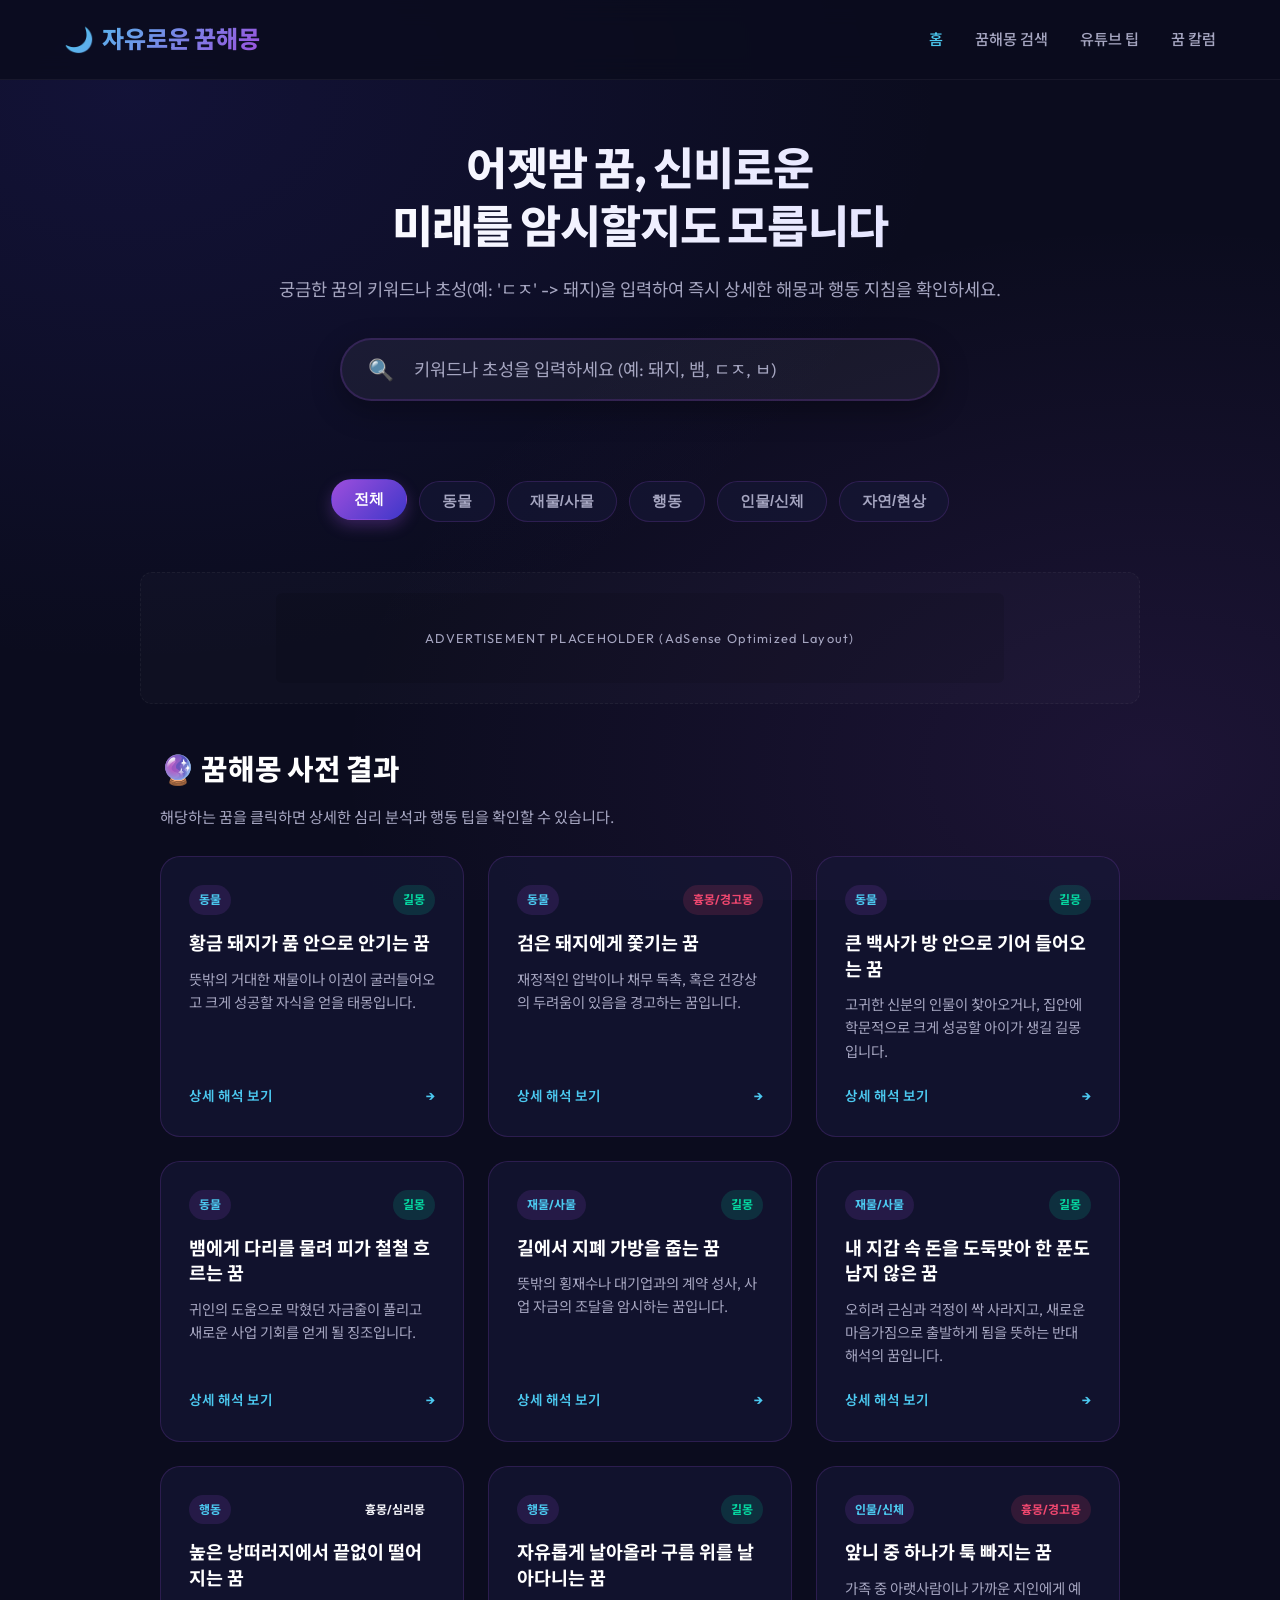
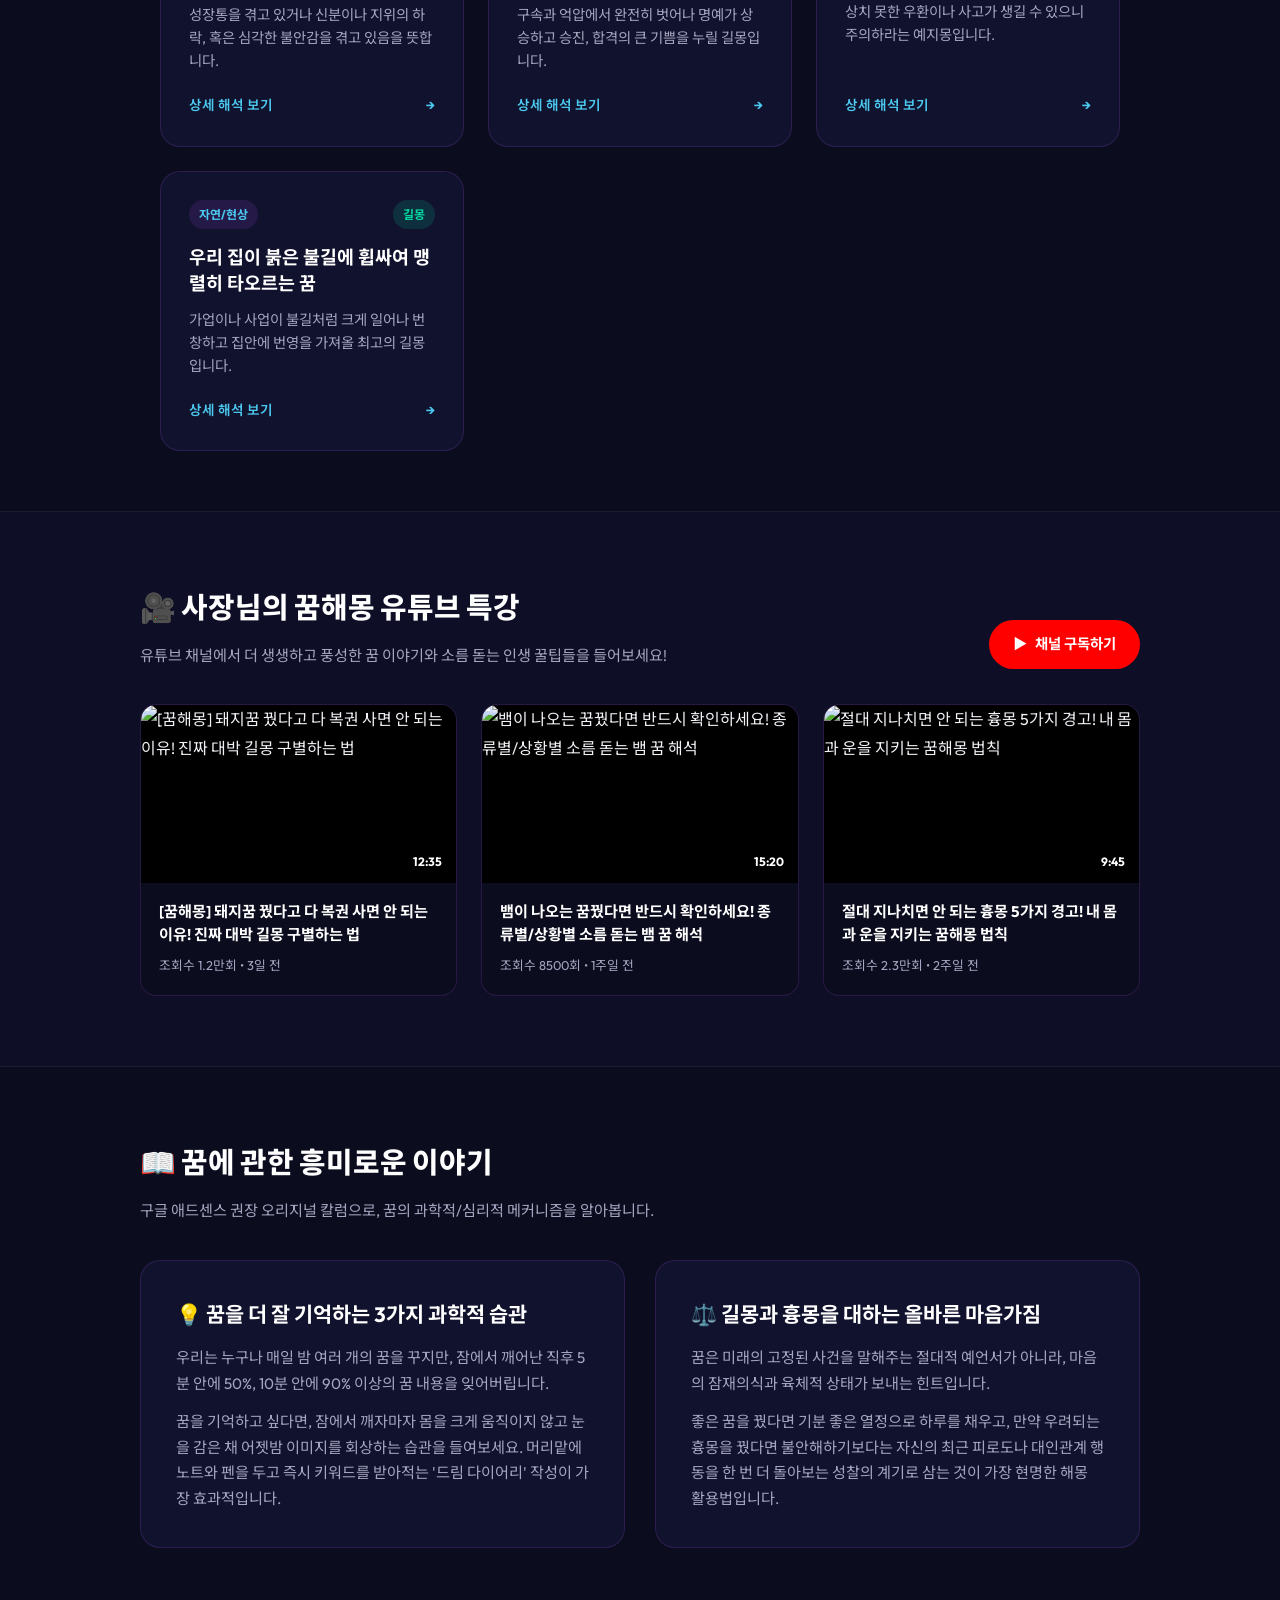
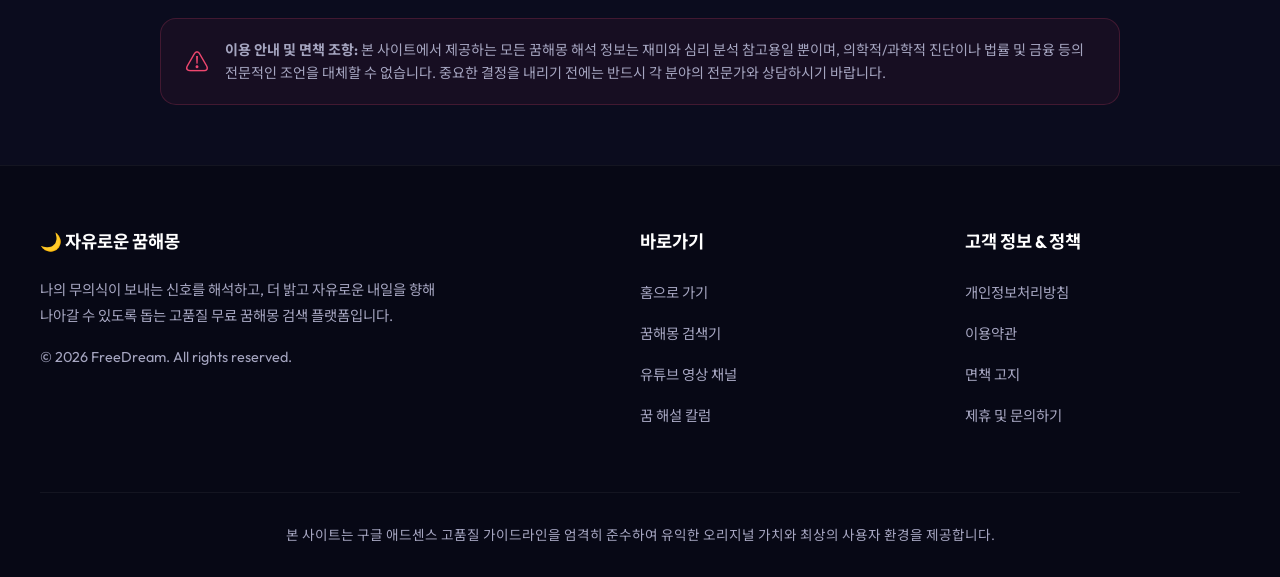
==== index.html @ 9bed2f77 "feat: Add premium high-quality dream interpretation static website" ====
<!DOCTYPE html>
<html lang="ko">
<head>
  <meta charset="UTF-8">
  <meta name="viewport" content="width=device-width, initial-scale=1.0">
  <title>자유로운 꿈해몽 | 초고속 무료 꿈해몽 사전 및 검색기</title>
  
  <!-- SEO 메타 태그 -->
  <meta name="description" content="동물꿈, 돈꿈, 이빨 빠지는 꿈 등 다양한 꿈해몽 정보를 무료로 검색해보세요. 초성 검색과 상황별 정밀 해석, 사장님의 유튜브 꿀팁 영상까지 제공합니다.">
  <meta name="keywords" content="꿈해몽, 꿈풀이, 무료꿈해몽, 돼지꿈, 뱀꿈, 돈꿈, 이빨빠지는꿈, 길몽, 흉몽">
  <meta property="og:title" content="자유로운 꿈해몽 | 무료 꿈해몽 사전 및 검색기">
  <meta property="og:description" content="상황별 심리 분석과 대처법을 담은 고품질 꿈해몽 사전. 실시간 검색으로 나만의 꿈을 즉시 분석해보세요.">
  <meta property="og:type" content="website">
  <meta name="robots" content="index, follow">

  <!-- 스타일시트 및 폰트 가져오기 -->
  <link rel="preconnect" href="https://fonts.googleapis.com">
  <link rel="preconnect" href="https://fonts.gstatic.com" crossorigin>
  <link href="https://fonts.googleapis.com/css2?family=Noto+Sans+KR:wght@300;400;500;700;900&family=Outfit:wght@300;400;600;800&display=swap" rel="stylesheet">
  <link rel="stylesheet" href="style.css">
</head>
<body>

  <!-- 네비게이션 바 -->
  <nav class="navbar">
    <div class="nav-container">
      <a href="#" class="nav-logo" id="navLogo">
        <span>🌙</span> 자유로운 꿈해몽
      </a>
      <ul class="nav-menu">
        <li><a href="#" class="active">홈</a></li>
        <li><a href="#resultsSection">꿈해몽 검색</a></li>
        <li><a href="#youtubeSection">유튜브 팁</a></li>
        <li><a href="#blogSection">꿈 칼럼</a></li>
      </ul>
    </div>
  </nav>

  <!-- 메인 레이아웃 -->
  <main>
    
    <!-- 히어로 섹션 -->
    <section class="hero">
      <h1>어젯밤 꿈, 신비로운<br>미래를 암시할지도 모릅니다</h1>
      <p>궁금한 꿈의 키워드나 초성(예: 'ㄷㅈ' -> 돼지)을 입력하여 즉시 상세한 해몽과 행동 지침을 확인하세요.</p>
      
      <!-- 실시간 검색창 -->
      <div class="search-wrapper">
        <div class="search-box-container">
          <span class="search-icon">🔍</span>
          <input type="text" id="searchInput" class="search-input" placeholder="키워드나 초성을 입력하세요 (예: 돼지, 뱀, ㄷㅈ, ㅂ)" autocomplete="off">
          <button id="clearBtn" class="clear-btn">✕</button>
        </div>
      </div>
    </section>

    <!-- 카테고리 필터링 칩 -->
    <div class="category-container" id="categoryContainer">
      <!-- script.js에 의해 동적 생성 -->
    </div>

    <!-- 광고 균형 영역 (애드센스 광고를 위한 준비 - 가이드라인 준수) -->
    <div class="adsense-balance-zone">
      <div class="ads-placeholder">ADVERTISEMENT PLACEHOLDER (AdSense Optimized Layout)</div>
    </div>

    <!-- 꿈해몽 검색 결과 영역 -->
    <section id="resultsSection" class="results-section">
      <div class="section-header" style="margin-bottom: 25px;">
        <div class="section-title-wrap">
          <h2>🔮 꿈해몽 사전 결과</h2>
          <p>해당하는 꿈을 클릭하면 상세한 심리 분석과 행동 팁을 확인할 수 있습니다.</p>
        </div>
      </div>
      <div class="results-grid" id="resultsGrid">
        <!-- script.js에 의해 동적 생성 -->
      </div>
    </section>

    <!-- 유튜브 위젯 섹션 -->
    <section id="youtubeSection" class="youtube-section">
      <div class="section-container">
        <div class="section-header">
          <div class="section-title-wrap">
            <h2>🎥 사장님의 꿈해몽 유튜브 특강</h2>
            <p>유튜브 채널에서 더 생생하고 풍성한 꿈 이야기와 소름 돋는 인생 꿀팁들을 들어보세요!</p>
          </div>
          <a href="https://www.youtube.com" target="_blank" class="btn-youtube-subscribe">
            <span>▶</span> 채널 구독하기
          </a>
        </div>
        <div class="youtube-grid" id="youtubeGrid">
          <!-- script.js에 의해 동적 생성 -->
        </div>
      </div>
    </section>

    <!-- 오리지널 꿈 칼럼 섹션 (애드센스 고품질 가치 확보) -->
    <section id="blogSection" class="blog-section">
      <div class="section-container">
        <div class="section-header" style="margin-bottom: 35px;">
          <div class="section-title-wrap">
            <h2>📖 꿈에 관한 흥미로운 이야기</h2>
            <p>구글 애드센스 권장 오리지널 칼럼으로, 꿈의 과학적/심리적 메커니즘을 알아봅니다.</p>
          </div>
        </div>
        <div class="blog-grid">
          <div class="blog-card">
            <h3>💡 꿈을 더 잘 기억하는 3가지 과학적 습관</h3>
            <p style="margin-bottom: 12px;">우리는 누구나 매일 밤 여러 개의 꿈을 꾸지만, 잠에서 깨어난 직후 5분 안에 50%, 10분 안에 90% 이상의 꿈 내용을 잊어버립니다.</p>
            <p>꿈을 기억하고 싶다면, 잠에서 깨자마자 몸을 크게 움직이지 않고 눈을 감은 채 어젯밤 이미지를 회상하는 습관을 들여보세요. 머리맡에 노트와 펜을 두고 즉시 키워드를 받아적는 '드림 다이어리' 작성이 가장 효과적입니다.</p>
          </div>
          <div class="blog-card">
            <h3>⚖️ 길몽과 흉몽을 대하는 올바른 마음가짐</h3>
            <p style="margin-bottom: 12px;">꿈은 미래의 고정된 사건을 말해주는 절대적 예언서가 아니라, 마음의 잠재의식과 육체적 상태가 보내는 힌트입니다.</p>
            <p>좋은 꿈을 꿨다면 기분 좋은 열정으로 하루를 채우고, 만약 우려되는 흉몽을 꿨다면 불안해하기보다는 자신의 최근 피로도나 대인관계 행동을 한 번 더 돌아보는 성찰의 계기로 삼는 것이 가장 현명한 해몽 활용법입니다.</p>
          </div>
        </div>
      </div>
    </section>

    <!-- 면책 조항 (Disclaimer) -->
    <section class="disclaimer-section">
      <div class="disclaimer-card">
        <span class="disclaimer-icon">⚠️</span>
        <p><strong>이용 안내 및 면책 조항:</strong> 본 사이트에서 제공하는 모든 꿈해몽 해석 정보는 재미와 심리 분석 참고용일 뿐이며, 의학적/과학적 진단이나 법률 및 금융 등의 전문적인 조언을 대체할 수 없습니다. 중요한 결정을 내리기 전에는 반드시 각 분야의 전문가와 상담하시기 바랍니다.</p>
      </div>
    </section>

  </main>

  <!-- 상세 보기 모달 창 -->
  <div id="detailModal" class="modal">
    <div class="modal-content">
      <div class="modal-header">
        <h2 id="modalTitle">꿈 제목</h2>
        <button id="closeModalBtn" class="close-btn">&times;</button>
      </div>
      <div class="modal-body">
        <div id="modalBadge" style="margin-bottom: 20px;"></div>
        <div id="modalBody" style="line-height: 1.8; color: var(--text-color);">
          <!-- 해몽 세부 상세 내용 -->
        </div>
      </div>
      <div class="modal-footer">
        <button id="shareBtn" class="btn-secondary">🔗 해몽 공유하기</button>
        <button onclick="document.getElementById('closeModalBtn').click()" class="btn-secondary" style="background: var(--primary-color); border: none;">닫기</button>
      </div>
    </div>
  </div>

  <!-- 푸터 -->
  <footer>
    <div class="footer-container">
      <div class="footer-section">
        <h4>🌙 자유로운 꿈해몽</h4>
        <p style="margin-bottom: 15px;">나의 무의식이 보내는 신호를 해석하고, 더 밝고 자유로운 내일을 향해 나아갈 수 있도록 돕는 고품질 무료 꿈해몽 검색 플랫폼입니다.</p>
        <p>&copy; 2026 FreeDream. All rights reserved.</p>
      </div>
      <div class="footer-section">
        <h4>바로가기</h4>
        <ul>
          <li><a href="#">홈으로 가기</a></li>
          <li><a href="#resultsSection">꿈해몽 검색기</a></li>
          <li><a href="#youtubeSection">유튜브 영상 채널</a></li>
          <li><a href="#blogSection">꿈 해설 칼럼</a></li>
        </ul>
      </div>
      <div class="footer-section">
        <h4>고객 정보 & 정책</h4>
        <ul>
          <li><a href="#">개인정보처리방침</a></li>
          <li><a href="#">이용약관</a></li>
          <li><a href="#">면책 고지</a></li>
          <li><a href="#">제휴 및 문의하기</a></li>
        </ul>
      </div>
    </div>
    <div class="footer-bottom">
      <p>본 사이트는 구글 애드센스 고품질 가이드라인을 엄격히 준수하여 유익한 오리지널 가치와 최상의 사용자 환경을 제공합니다.</p>
    </div>
  </footer>

  <!-- 데이터 및 스크립트 연결 -->
  <script src="data.js"></script>
  <script src="script.js"></script>
</body>
</html>
---- style.css ----
/* 프리미엄 밤하늘 테마 스타일 정의 */
:root {
  --bg-color: #0b0c1e;
  --header-bg: rgba(11, 12, 30, 0.85);
  --card-bg: rgba(22, 24, 56, 0.6);
  --card-border: rgba(157, 78, 221, 0.2);
  --primary-color: #9d4edd;
  --secondary-color: #3f37c9;
  --text-color: #f1f1f6;
  --text-muted: #a5a5c0;
  --accent-color: #4cc9f0;
  --success-color: #06d6a0;
  --warning-color: #ffd166;
  --danger-color: #ef476f;
  --font-family: 'Outfit', 'Noto Sans KR', -apple-system, BlinkMacSystemFont, "Segoe UI", Roboto, sans-serif;
  --transition: all 0.3s cubic-bezier(0.4, 0, 0.2, 1);
}

* {
  box-sizing: border-box;
  margin: 0;
  padding: 0;
}

body {
  background-color: var(--bg-color);
  background-image: 
    radial-gradient(at 10% 10%, rgba(63, 55, 201, 0.15) 0px, transparent 50%),
    radial-gradient(at 90% 85%, rgba(157, 78, 221, 0.12) 0px, transparent 50%);
  background-attachment: fixed;
  color: var(--text-color);
  font-family: var(--font-family);
  line-height: 1.8;
  -webkit-font-smoothing: antialiased;
  padding-top: 80px; /* navbar 공간 확보 */
}

/* 네비게이션 바 */
.navbar {
  position: fixed;
  top: 0;
  left: 0;
  right: 0;
  height: 80px;
  background-color: var(--header-bg);
  backdrop-filter: blur(12px);
  -webkit-backdrop-filter: blur(12px);
  border-bottom: 1px solid rgba(255, 255, 255, 0.05);
  z-index: 1000;
  display: flex;
  align-items: center;
  transition: var(--transition);
}

.nav-container {
  width: 100%;
  max-width: 1200px;
  margin: 0 auto;
  padding: 0 24px;
  display: flex;
  justify-content: space-between;
  align-items: center;
}

.nav-logo {
  font-size: 1.5rem;
  font-weight: 800;
  text-decoration: none;
  color: var(--text-color);
  background: linear-gradient(135deg, var(--accent-color), var(--primary-color));
  -webkit-background-clip: text;
  -webkit-text-fill-color: transparent;
  display: flex;
  align-items: center;
  gap: 8px;
}

.nav-menu {
  display: flex;
  list-style: none;
  gap: 32px;
}

.nav-menu a {
  text-decoration: none;
  color: var(--text-muted);
  font-size: 0.95rem;
  font-weight: 500;
  transition: var(--transition);
}

.nav-menu a:hover, .nav-menu a.active {
  color: var(--accent-color);
}

/* 히어로 섹션 */
.hero {
  text-align: center;
  padding: 60px 20px 40px;
  max-width: 800px;
  margin: 0 auto;
}

.hero h1 {
  font-size: 2.8rem;
  font-weight: 800;
  line-height: 1.3;
  margin-bottom: 18px;
  letter-spacing: -0.02em;
  background: linear-gradient(to right, #ffffff, #e0e0ff);
  -webkit-background-clip: text;
  -webkit-text-fill-color: transparent;
}

.hero p {
  color: var(--text-muted);
  font-size: 1.1rem;
  margin-bottom: 32px;
}

/* 실시간 검색창 영역 */
.search-wrapper {
  position: relative;
  max-width: 600px;
  margin: 0 auto 40px;
}

.search-box-container {
  position: relative;
  display: flex;
  align-items: center;
  background: rgba(255, 255, 255, 0.05);
  border: 2px solid var(--card-border);
  border-radius: 50px;
  padding: 4px 6px;
  transition: var(--transition);
  box-shadow: 0 10px 30px rgba(0, 0, 0, 0.3);
}

.search-box-container:focus-within {
  border-color: var(--primary-color);
  box-shadow: 0 0 20px rgba(157, 78, 221, 0.4);
  background: rgba(255, 255, 255, 0.08);
}

.search-icon {
  margin-left: 20px;
  font-size: 1.3rem;
  color: var(--text-muted);
}

.search-input {
  width: 100%;
  background: none;
  border: none;
  outline: none;
  padding: 14px 20px;
  color: var(--text-color);
  font-size: 1.1rem;
  font-family: var(--font-family);
}

.search-input::placeholder {
  color: var(--text-muted);
}

.clear-btn {
  background: none;
  border: none;
  color: var(--text-muted);
  font-size: 1.2rem;
  cursor: pointer;
  padding: 10px;
  display: none;
}

.clear-btn:hover {
  color: var(--text-color);
}

/* 카테고리 칩 */
.category-container {
  display: flex;
  justify-content: center;
  flex-wrap: wrap;
  gap: 12px;
  margin-bottom: 50px;
}

.category-chip {
  background: var(--card-bg);
  border: 1px solid var(--card-border);
  color: var(--text-muted);
  padding: 10px 22px;
  border-radius: 30px;
  font-size: 0.92rem;
  font-weight: 600;
  cursor: pointer;
  transition: var(--transition);
}

.category-chip:hover, .category-chip.active {
  background: linear-gradient(135deg, var(--primary-color), var(--secondary-color));
  color: #fff;
  border-color: transparent;
  transform: translateY(-2px);
  box-shadow: 0 6px 15px rgba(157, 78, 221, 0.3);
}

/* 검색 결과 리스트 */
.results-section {
  max-width: 1000px;
  margin: 0 auto 60px;
  padding: 0 20px;
}

.results-grid {
  display: grid;
  grid-template-columns: repeat(auto-fill, minmax(300px, 1fr));
  gap: 24px;
}

.result-card {
  background: var(--card-bg);
  border: 1px solid var(--card-border);
  border-radius: 20px;
  padding: 28px;
  display: flex;
  flex-direction: column;
  justify-content: space-between;
  cursor: pointer;
  transition: var(--transition);
}

.result-card:hover {
  transform: translateY(-5px);
  border-color: var(--primary-color);
  box-shadow: 0 12px 30px rgba(157, 78, 221, 0.15);
  background: rgba(22, 24, 56, 0.8);
}

.card-header {
  display: flex;
  justify-content: space-between;
  align-items: center;
  margin-bottom: 16px;
}

.tag-badge {
  font-size: 0.75rem;
  font-weight: 700;
  padding: 4px 10px;
  border-radius: 99px;
  background: rgba(157, 78, 221, 0.15);
  color: var(--accent-color);
}

.type-badge {
  font-size: 0.75rem;
  font-weight: 700;
  padding: 4px 10px;
  border-radius: 99px;
}

.type-badge.길몽 {
  background: rgba(6, 214, 160, 0.15);
  color: var(--success-color);
}

.type-badge.흉몽\/경고몽 {
  background: rgba(239, 71, 111, 0.15);
  color: var(--danger-color);
}

.result-card h3 {
  font-size: 1.15rem;
  font-weight: 700;
  margin-bottom: 12px;
  color: #fff;
  line-height: 1.4;
}

.result-card p {
  font-size: 0.9rem;
  color: var(--text-muted);
  line-height: 1.6;
  margin-bottom: 20px;
  flex-grow: 1;
}

.card-footer {
  display: flex;
  justify-content: space-between;
  align-items: center;
  font-size: 0.85rem;
  color: var(--accent-color);
  font-weight: 600;
}

/* 광고 프레임 밸런스 구역 (가이드라인 준수) */
.adsense-balance-zone {
  max-width: 1000px;
  margin: 40px auto;
  padding: 20px;
  text-align: center;
  background: rgba(255, 255, 255, 0.02);
  border-radius: 12px;
  border: 1px dashed rgba(255, 255, 255, 0.05);
}

.ads-placeholder {
  display: inline-block;
  min-height: 90px;
  width: 100%;
  max-width: 728px;
  background: rgba(0, 0, 0, 0.1);
  border-radius: 6px;
  line-height: 90px;
  color: var(--text-muted);
  font-size: 0.8rem;
  letter-spacing: 0.1em;
}

/* 유튜브 섹션 위젯 */
.youtube-section {
  background: rgba(22, 24, 56, 0.3);
  border-top: 1px solid rgba(255, 255, 255, 0.05);
  border-bottom: 1px solid rgba(255, 255, 255, 0.05);
  padding: 70px 20px;
}

.section-container {
  max-width: 1000px;
  margin: 0 auto;
}

.section-header {
  display: flex;
  justify-content: space-between;
  align-items: flex-end;
  margin-bottom: 35px;
}

.section-title-wrap h2 {
  font-size: 1.8rem;
  font-weight: 800;
  color: #fff;
  margin-bottom: 8px;
}

.section-title-wrap p {
  color: var(--text-muted);
  font-size: 0.95rem;
}

.btn-youtube-subscribe {
  display: inline-flex;
  align-items: center;
  gap: 8px;
  background: #ff0000;
  color: #fff;
  text-decoration: none;
  padding: 12px 24px;
  border-radius: 30px;
  font-weight: 700;
  font-size: 0.9rem;
  transition: var(--transition);
}

.btn-youtube-subscribe:hover {
  transform: translateY(-2px);
  box-shadow: 0 6px 20px rgba(255, 0, 0, 0.3);
  background: #cc0000;
}

.youtube-grid {
  display: grid;
  grid-template-columns: repeat(auto-fit, minmax(280px, 1fr));
  gap: 24px;
}

.video-card {
  background: var(--bg-color);
  border: 1px solid var(--card-border);
  border-radius: 16px;
  overflow: hidden;
  transition: var(--transition);
}

.video-card:hover {
  transform: translateY(-5px);
  border-color: var(--primary-color);
  box-shadow: 0 10px 25px rgba(0, 0, 0, 0.5);
}

.thumbnail-wrap {
  position: relative;
  aspect-ratio: 16 / 9;
  width: 100%;
  overflow: hidden;
  background: #000;
}

.thumbnail-wrap img {
  width: 100%;
  height: 100%;
  object-fit: cover;
  transition: var(--transition);
}

.video-card:hover .thumbnail-wrap img {
  transform: scale(1.05);
}

.play-overlay {
  position: absolute;
  top: 0;
  left: 0;
  right: 0;
  bottom: 0;
  background: rgba(0, 0, 0, 0.4);
  display: flex;
  justify-content: center;
  align-items: center;
  opacity: 0;
  transition: var(--transition);
}

.video-card:hover .play-overlay {
  opacity: 1;
}

.play-icon {
  font-size: 3rem;
  color: #fff;
  filter: drop-shadow(0 2px 10px rgba(0,0,0,0.5));
}

.duration-badge {
  position: absolute;
  bottom: 8px;
  right: 8px;
  background: rgba(0, 0, 0, 0.8);
  padding: 2px 6px;
  border-radius: 4px;
  font-size: 0.75rem;
  font-weight: 700;
  color: #fff;
}

.video-info {
  padding: 18px;
}

.video-info h3 {
  font-size: 0.95rem;
  font-weight: 700;
  color: #fff;
  line-height: 1.5;
  margin-bottom: 8px;
  display: -webkit-box;
  -webkit-line-clamp: 2;
  -webkit-box-orient: vertical;
  overflow: hidden;
}

.video-meta {
  font-size: 0.8rem;
  color: var(--text-muted);
}

/* 블로그 / 유용한 칼럼 섹션 (가이드라인의 독창성 확보) */
.blog-section {
  padding: 70px 20px;
}

.blog-grid {
  display: grid;
  grid-template-columns: repeat(auto-fit, minmax(400px, 1fr));
  gap: 30px;
}

@media (max-width: 600px) {
  .blog-grid {
    grid-template-columns: 1fr;
  }
}

.blog-card {
  background: var(--card-bg);
  border: 1px solid var(--card-border);
  border-radius: 20px;
  padding: 35px;
  transition: var(--transition);
}

.blog-card:hover {
  border-color: var(--accent-color);
  transform: translateY(-2px);
  background: rgba(22, 24, 56, 0.7);
}

.blog-card h3 {
  font-size: 1.3rem;
  margin-bottom: 12px;
  color: #fff;
}

.blog-card p {
  color: var(--text-muted);
  font-size: 0.95rem;
  line-height: 1.7;
}

/* 면책 조항 */
.disclaimer-section {
  max-width: 1000px;
  margin: 0 auto 60px;
  padding: 0 20px;
}

.disclaimer-card {
  background: rgba(239, 71, 111, 0.05);
  border: 1px solid rgba(239, 71, 111, 0.2);
  border-radius: 16px;
  padding: 20px 24px;
  display: flex;
  gap: 16px;
  align-items: flex-start;
}

.disclaimer-icon {
  font-size: 1.5rem;
  color: var(--danger-color);
  margin-top: 2px;
}

.disclaimer-card p {
  font-size: 0.88rem;
  color: var(--text-muted);
  line-height: 1.6;
}

/* 모달 상세 창 */
.modal {
  position: fixed;
  top: 0;
  left: 0;
  right: 0;
  bottom: 0;
  background: rgba(7, 8, 30, 0.85);
  backdrop-filter: blur(8px);
  -webkit-backdrop-filter: blur(8px);
  display: flex;
  justify-content: center;
  align-items: center;
  z-index: 2000;
  opacity: 0;
  pointer-events: none;
  transition: var(--transition);
  padding: 20px;
}

.modal.active {
  opacity: 1;
  pointer-events: auto;
}

.modal-content {
  background: #11132d;
  border: 1px solid var(--primary-color);
  border-radius: 24px;
  width: 100%;
  max-width: 650px;
  max-height: 90vh;
  overflow-y: auto;
  box-shadow: 0 20px 50px rgba(0, 0, 0, 0.6);
  transform: translateY(30px);
  transition: var(--transition);
}

.modal.active .modal-content {
  transform: translateY(0);
}

.modal-header {
  padding: 24px 30px;
  border-bottom: 1px solid rgba(255, 255, 255, 0.05);
  display: flex;
  justify-content: space-between;
  align-items: center;
}

.modal-header h2 {
  font-size: 1.35rem;
  color: #fff;
  font-weight: 800;
}

.close-btn {
  background: none;
  border: none;
  color: var(--text-muted);
  font-size: 1.8rem;
  cursor: pointer;
  line-height: 1;
}

.close-btn:hover {
  color: #fff;
}

.modal-body {
  padding: 30px;
}

.modal-body p {
  margin-bottom: 18px;
}

.modal-body p strong {
  color: var(--accent-color);
}

.modal-footer {
  padding: 20px 30px;
  border-top: 1px solid rgba(255, 255, 255, 0.05);
  display: flex;
  justify-content: flex-end;
  gap: 12px;
}

.btn-secondary {
  background: rgba(255, 255, 255, 0.05);
  border: 1px solid rgba(255, 255, 255, 0.1);
  color: var(--text-color);
  padding: 10px 20px;
  border-radius: 10px;
  cursor: pointer;
  font-weight: 600;
  transition: var(--transition);
}

.btn-secondary:hover {
  background: rgba(255, 255, 255, 0.1);
}

/* 푸터 */
footer {
  background: #070815;
  border-top: 1px solid rgba(255, 255, 255, 0.05);
  padding: 60px 20px 30px;
}

.footer-container {
  max-width: 1200px;
  margin: 0 auto;
  display: grid;
  grid-template-columns: 2fr 1fr 1fr;
  gap: 50px;
  margin-bottom: 50px;
}

@media (max-width: 768px) {
  .footer-container {
    grid-template-columns: 1fr;
    gap: 30px;
  }
}

.footer-section h4 {
  font-size: 1.1rem;
  color: #fff;
  margin-bottom: 20px;
  font-weight: 700;
}

.footer-section p {
  color: var(--text-muted);
  font-size: 0.9rem;
  max-width: 400px;
}

.footer-section ul {
  list-style: none;
}

.footer-section ul li {
  margin-bottom: 12px;
}

.footer-section ul li a {
  text-decoration: none;
  color: var(--text-muted);
  font-size: 0.9rem;
  transition: var(--transition);
}

.footer-section ul li a:hover {
  color: var(--accent-color);
}

.footer-bottom {
  max-width: 1200px;
  margin: 0 auto;
  border-top: 1px solid rgba(255, 255, 255, 0.05);
  padding-top: 30px;
  text-align: center;
  font-size: 0.85rem;
  color: var(--text-muted);
}

/* 반응형 모바일 최적화 */
@media (max-width: 768px) {
  body {
    padding-top: 70px;
  }
  .navbar {
    height: 70px;
  }
  .hero h1 {
    font-size: 2.1rem;
  }
  .results-grid {
    grid-template-columns: 1fr;
  }
  .section-header {
    flex-direction: column;
    align-items: flex-start;
    gap: 16px;
  }
}
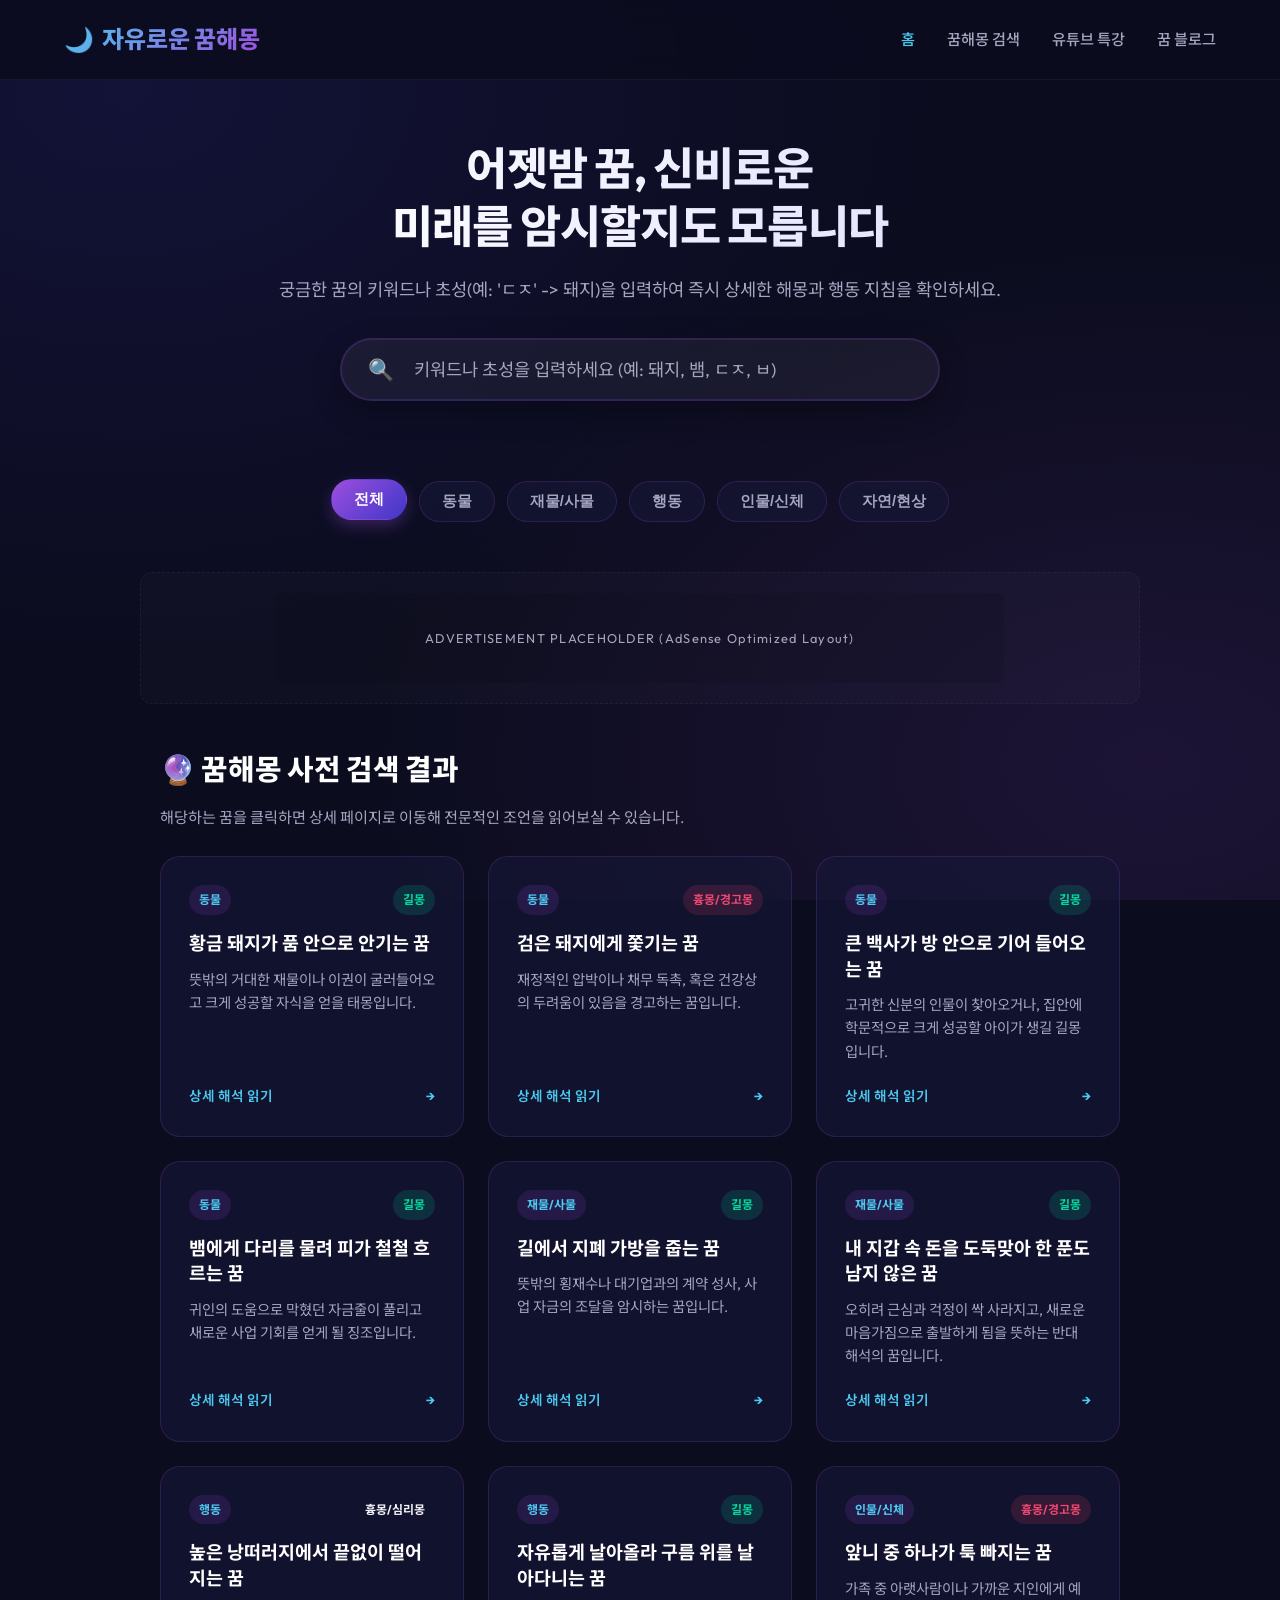
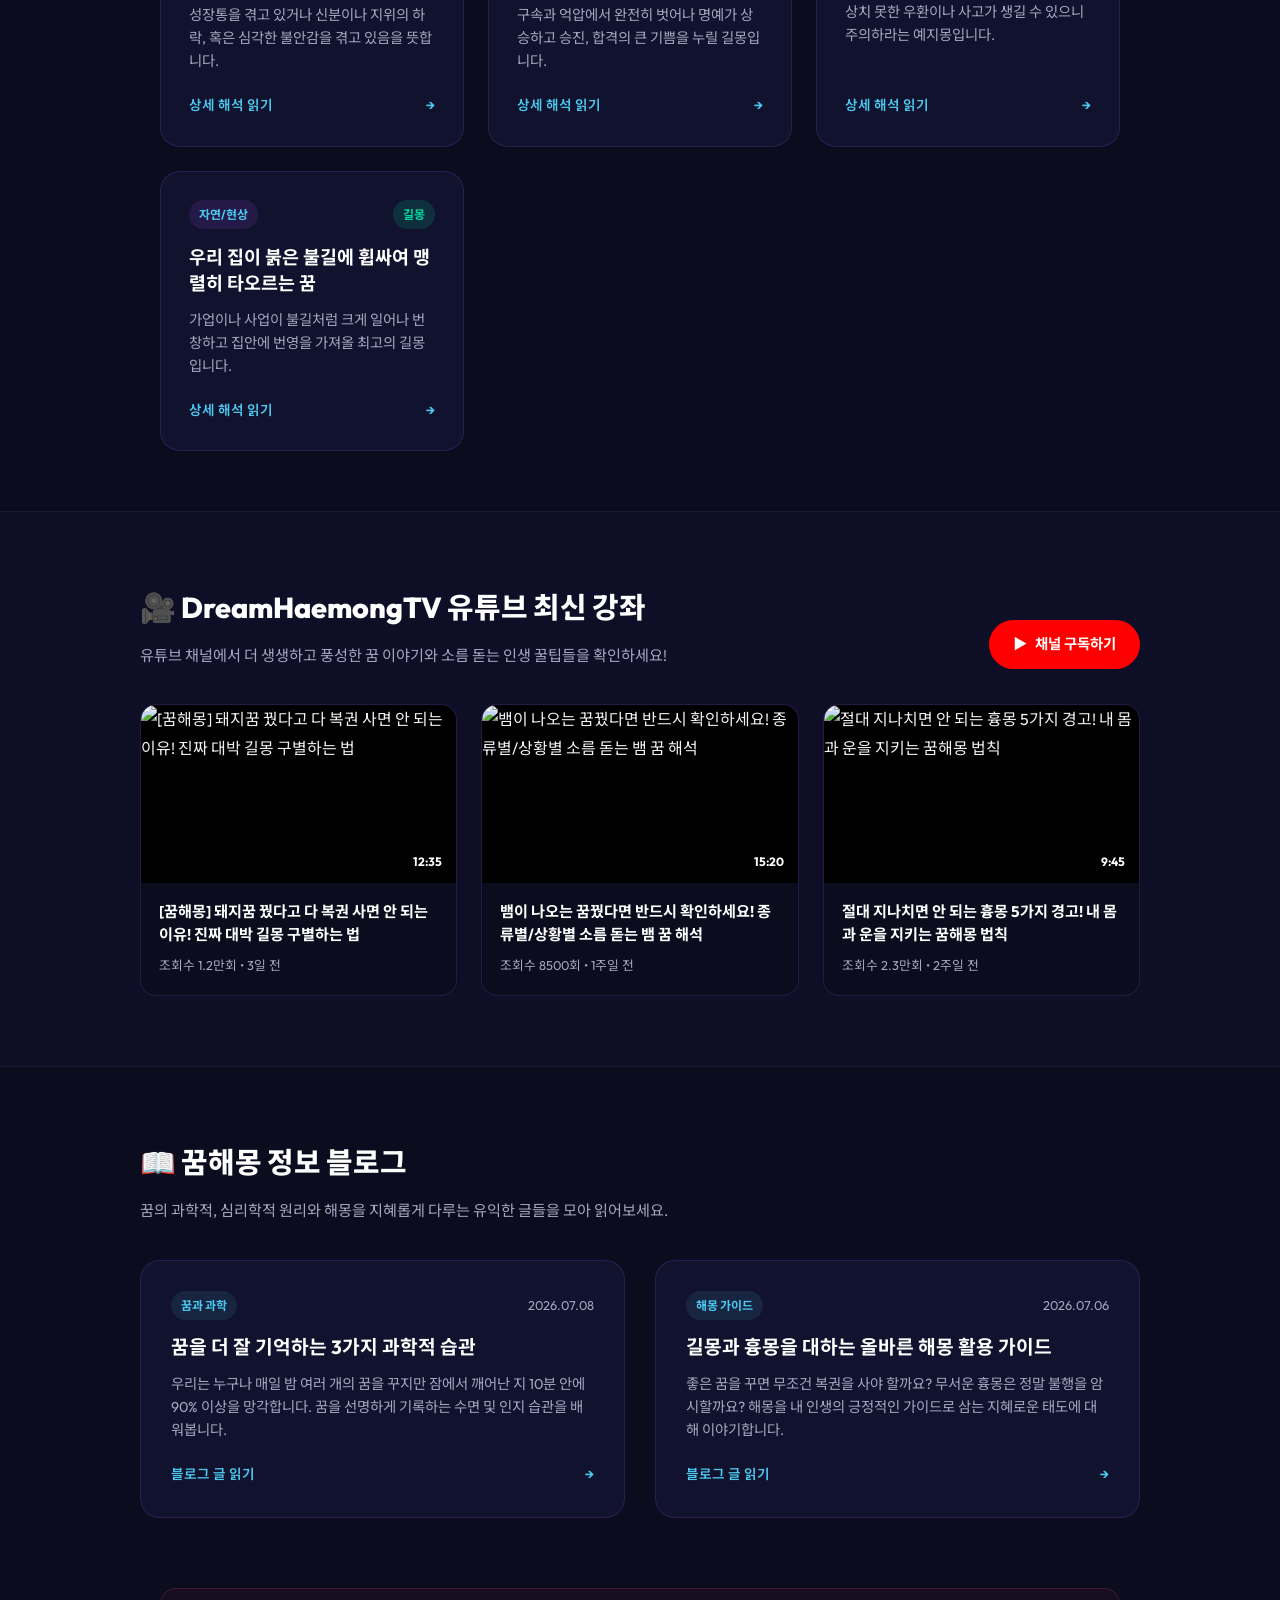
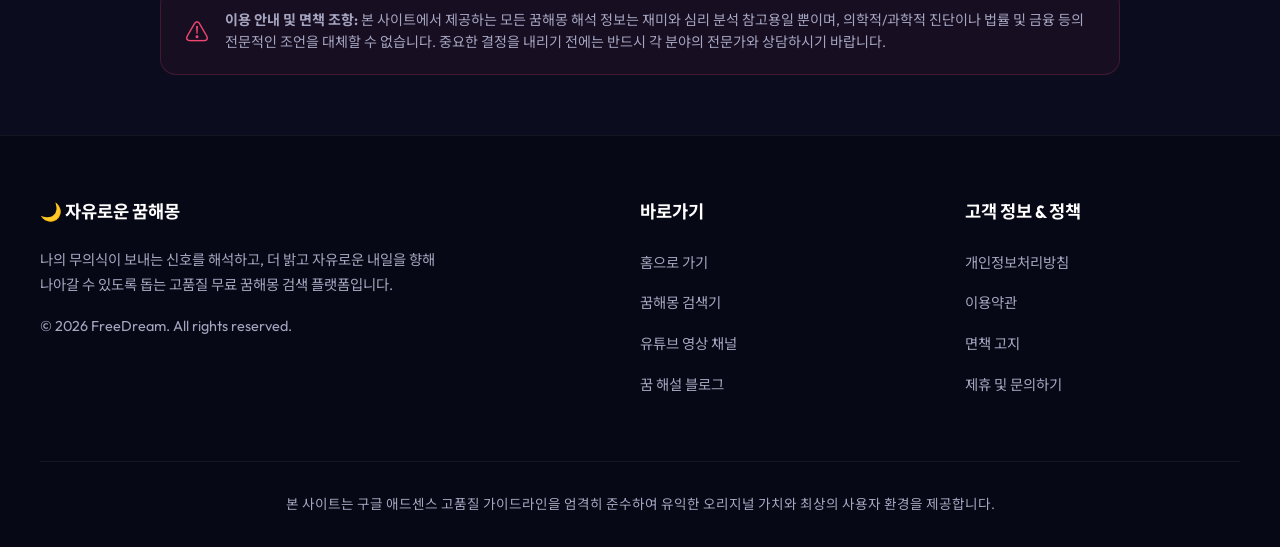
==== commit 66287816: "feat: transition to dedicated detail page structure for SEO and AdSense optimization, link official " ====
--- a/index.html
+++ b/index.html
@@ -30,8 +30,8 @@
       <ul class="nav-menu">
         <li><a href="#" class="active">홈</a></li>
         <li><a href="#resultsSection">꿈해몽 검색</a></li>
-        <li><a href="#youtubeSection">유튜브 팁</a></li>
-        <li><a href="#blogSection">꿈 칼럼</a></li>
+        <li><a href="#youtubeSection">유튜브 특강</a></li>
+        <li><a href="#blogSection">꿈 블로그</a></li>
       </ul>
     </div>
   </nav>
@@ -68,8 +68,8 @@
     <section id="resultsSection" class="results-section">
       <div class="section-header" style="margin-bottom: 25px;">
         <div class="section-title-wrap">
-          <h2>🔮 꿈해몽 사전 결과</h2>
-          <p>해당하는 꿈을 클릭하면 상세한 심리 분석과 행동 팁을 확인할 수 있습니다.</p>
+          <h2>🔮 꿈해몽 사전 검색 결과</h2>
+          <p>해당하는 꿈을 클릭하면 상세 페이지로 이동해 전문적인 조언을 읽어보실 수 있습니다.</p>
         </div>
       </div>
       <div class="results-grid" id="resultsGrid">
@@ -82,10 +82,10 @@
       <div class="section-container">
         <div class="section-header">
           <div class="section-title-wrap">
-            <h2>🎥 사장님의 꿈해몽 유튜브 특강</h2>
-            <p>유튜브 채널에서 더 생생하고 풍성한 꿈 이야기와 소름 돋는 인생 꿀팁들을 들어보세요!</p>
+            <h2>🎥 DreamHaemongTV 유튜브 최신 강좌</h2>
+            <p>유튜브 채널에서 더 생생하고 풍성한 꿈 이야기와 소름 돋는 인생 꿀팁들을 확인하세요!</p>
           </div>
-          <a href="https://www.youtube.com" target="_blank" class="btn-youtube-subscribe">
+          <a href="https://www.youtube.com/@DreamHaemongTV/videos" target="_blank" class="btn-youtube-subscribe">
             <span>▶</span> 채널 구독하기
           </a>
         </div>
@@ -95,26 +95,17 @@
       </div>
     </section>
 
-    <!-- 오리지널 꿈 칼럼 섹션 (애드센스 고품질 가치 확보) -->
+    <!-- 오리지널 꿈 블로그 섹션 (애드센스 고품질 가치 확보) -->
     <section id="blogSection" class="blog-section">
       <div class="section-container">
         <div class="section-header" style="margin-bottom: 35px;">
           <div class="section-title-wrap">
-            <h2>📖 꿈에 관한 흥미로운 이야기</h2>
-            <p>구글 애드센스 권장 오리지널 칼럼으로, 꿈의 과학적/심리적 메커니즘을 알아봅니다.</p>
+            <h2>📖 꿈해몽 정보 블로그</h2>
+            <p>꿈의 과학적, 심리학적 원리와 해몽을 지혜롭게 다루는 유익한 글들을 모아 읽어보세요.</p>
           </div>
         </div>
-        <div class="blog-grid">
-          <div class="blog-card">
-            <h3>💡 꿈을 더 잘 기억하는 3가지 과학적 습관</h3>
-            <p style="margin-bottom: 12px;">우리는 누구나 매일 밤 여러 개의 꿈을 꾸지만, 잠에서 깨어난 직후 5분 안에 50%, 10분 안에 90% 이상의 꿈 내용을 잊어버립니다.</p>
-            <p>꿈을 기억하고 싶다면, 잠에서 깨자마자 몸을 크게 움직이지 않고 눈을 감은 채 어젯밤 이미지를 회상하는 습관을 들여보세요. 머리맡에 노트와 펜을 두고 즉시 키워드를 받아적는 '드림 다이어리' 작성이 가장 효과적입니다.</p>
-          </div>
-          <div class="blog-card">
-            <h3>⚖️ 길몽과 흉몽을 대하는 올바른 마음가짐</h3>
-            <p style="margin-bottom: 12px;">꿈은 미래의 고정된 사건을 말해주는 절대적 예언서가 아니라, 마음의 잠재의식과 육체적 상태가 보내는 힌트입니다.</p>
-            <p>좋은 꿈을 꿨다면 기분 좋은 열정으로 하루를 채우고, 만약 우려되는 흉몽을 꿨다면 불안해하기보다는 자신의 최근 피로도나 대인관계 행동을 한 번 더 돌아보는 성찰의 계기로 삼는 것이 가장 현명한 해몽 활용법입니다.</p>
-          </div>
+        <div class="blog-grid" id="blogGrid">
+          <!-- script.js에 의해 동적 생성 -->
         </div>
       </div>
     </section>
@@ -128,26 +119,6 @@
     </section>
 
   </main>
-
-  <!-- 상세 보기 모달 창 -->
-  <div id="detailModal" class="modal">
-    <div class="modal-content">
-      <div class="modal-header">
-        <h2 id="modalTitle">꿈 제목</h2>
-        <button id="closeModalBtn" class="close-btn">&times;</button>
-      </div>
-      <div class="modal-body">
-        <div id="modalBadge" style="margin-bottom: 20px;"></div>
-        <div id="modalBody" style="line-height: 1.8; color: var(--text-color);">
-          <!-- 해몽 세부 상세 내용 -->
-        </div>
-      </div>
-      <div class="modal-footer">
-        <button id="shareBtn" class="btn-secondary">🔗 해몽 공유하기</button>
-        <button onclick="document.getElementById('closeModalBtn').click()" class="btn-secondary" style="background: var(--primary-color); border: none;">닫기</button>
-      </div>
-    </div>
-  </div>
 
   <!-- 푸터 -->
   <footer>
@@ -163,7 +134,7 @@
           <li><a href="#">홈으로 가기</a></li>
           <li><a href="#resultsSection">꿈해몽 검색기</a></li>
           <li><a href="#youtubeSection">유튜브 영상 채널</a></li>
-          <li><a href="#blogSection">꿈 해설 칼럼</a></li>
+          <li><a href="#blogSection">꿈 해설 블로그</a></li>
         </ul>
       </div>
       <div class="footer-section">
--- a/style.css
+++ b/style.css
@@ -385,6 +385,7 @@
   border-radius: 16px;
   overflow: hidden;
   transition: var(--transition);
+  cursor: pointer;
 }
 
 .video-card:hover {
@@ -469,47 +470,56 @@
   color: var(--text-muted);
 }
 
-/* 블로그 / 유용한 칼럼 섹션 (가이드라인의 독창성 확보) */
+/* 블로그 / 유용한 칼럼 섹션 */
 .blog-section {
   padding: 70px 20px;
 }
 
 .blog-grid {
   display: grid;
-  grid-template-columns: repeat(auto-fit, minmax(400px, 1fr));
+  grid-template-columns: repeat(auto-fit, minmax(320px, 1fr));
   gap: 30px;
-}
-
-@media (max-width: 600px) {
-  .blog-grid {
-    grid-template-columns: 1fr;
-  }
 }
 
 .blog-card {
   background: var(--card-bg);
   border: 1px solid var(--card-border);
   border-radius: 20px;
-  padding: 35px;
+  padding: 30px;
+  display: flex;
+  flex-direction: column;
+  justify-content: space-between;
+  cursor: pointer;
   transition: var(--transition);
 }
 
 .blog-card:hover {
   border-color: var(--accent-color);
-  transform: translateY(-2px);
-  background: rgba(22, 24, 56, 0.7);
+  transform: translateY(-4px);
+  background: rgba(22, 24, 56, 0.8);
+  box-shadow: 0 10px 25px rgba(76, 201, 240, 0.1);
+}
+
+.blog-card-header {
+  display: flex;
+  justify-content: space-between;
+  align-items: center;
+  margin-bottom: 14px;
 }
 
 .blog-card h3 {
-  font-size: 1.3rem;
+  font-size: 1.2rem;
   margin-bottom: 12px;
   color: #fff;
+  line-height: 1.4;
 }
 
 .blog-card p {
   color: var(--text-muted);
-  font-size: 0.95rem;
-  line-height: 1.7;
+  font-size: 0.9rem;
+  line-height: 1.6;
+  margin-bottom: 20px;
+  flex-grow: 1;
 }
 
 /* 면책 조항 */
@@ -541,108 +551,203 @@
   line-height: 1.6;
 }
 
-/* 모달 상세 창 */
-.modal {
-  position: fixed;
-  top: 0;
-  left: 0;
-  right: 0;
-  bottom: 0;
-  background: rgba(7, 8, 30, 0.85);
-  backdrop-filter: blur(8px);
-  -webkit-backdrop-filter: blur(8px);
-  display: flex;
-  justify-content: center;
-  align-items: center;
-  z-index: 2000;
-  opacity: 0;
-  pointer-events: none;
-  transition: var(--transition);
-  padding: 20px;
-}
-
-.modal.active {
-  opacity: 1;
-  pointer-events: auto;
-}
-
-.modal-content {
-  background: #11132d;
-  border: 1px solid var(--primary-color);
-  border-radius: 24px;
-  width: 100%;
-  max-width: 650px;
-  max-height: 90vh;
-  overflow-y: auto;
-  box-shadow: 0 20px 50px rgba(0, 0, 0, 0.6);
-  transform: translateY(30px);
-  transition: var(--transition);
-}
-
-.modal.active .modal-content {
-  transform: translateY(0);
-}
-
-.modal-header {
-  padding: 24px 30px;
-  border-bottom: 1px solid rgba(255, 255, 255, 0.05);
-  display: flex;
-  justify-content: space-between;
-  align-items: center;
-}
-
-.modal-header h2 {
-  font-size: 1.35rem;
-  color: #fff;
-  font-weight: 800;
-}
-
-.close-btn {
-  background: none;
-  border: none;
-  color: var(--text-muted);
-  font-size: 1.8rem;
-  cursor: pointer;
-  line-height: 1;
-}
-
-.close-btn:hover {
-  color: #fff;
-}
-
-.modal-body {
-  padding: 30px;
-}
-
-.modal-body p {
-  margin-bottom: 18px;
-}
-
-.modal-body p strong {
-  color: var(--accent-color);
-}
-
-.modal-footer {
-  padding: 20px 30px;
-  border-top: 1px solid rgba(255, 255, 255, 0.05);
-  display: flex;
-  justify-content: flex-end;
-  gap: 12px;
-}
-
-.btn-secondary {
+/* --- 상세 리딩 전용 페이지 (detail.html) CSS 추가 --- */
+.detail-container {
+  max-width: 1200px;
+  margin: 0 auto;
+  padding: 40px 24px 80px;
+}
+
+.back-btn-container {
+  margin-bottom: 30px;
+}
+
+.back-btn {
   background: rgba(255, 255, 255, 0.05);
   border: 1px solid rgba(255, 255, 255, 0.1);
   color: var(--text-color);
-  padding: 10px 20px;
-  border-radius: 10px;
+  padding: 12px 24px;
+  border-radius: 12px;
   cursor: pointer;
   font-weight: 600;
-  transition: var(--transition);
-}
-
-.btn-secondary:hover {
-  background: rgba(255, 255, 255, 0.1);
+  font-size: 0.95rem;
+  text-decoration: none;
+  display: inline-flex;
+  align-items: center;
+  gap: 8px;
+  transition: var(--transition);
+}
+
+.back-btn:hover {
+  background: rgba(255, 255, 255, 0.15);
+  transform: translateX(-4px);
+}
+
+/* 상세 레이아웃 (본문 + 우측 사이드바) */
+.detail-layout {
+  display: grid;
+  grid-template-columns: 2.5fr 1fr;
+  gap: 40px;
+}
+
+@media (max-width: 992px) {
+  .detail-layout {
+    grid-template-columns: 1fr;
+  }
+}
+
+.detail-main {
+  background: rgba(22, 24, 56, 0.4);
+  border: 1px solid var(--card-border);
+  border-radius: 24px;
+  padding: 40px;
+}
+
+@media (max-width: 600px) {
+  .detail-main {
+    padding: 24px;
+  }
+}
+
+.detail-header-wrap {
+  border-bottom: 1px solid rgba(255, 255, 255, 0.05);
+  padding-bottom: 30px;
+  margin-bottom: 30px;
+}
+
+.detail-title {
+  font-size: 2.2rem;
+  font-weight: 800;
+  line-height: 1.3;
+  color: #fff;
+  margin-bottom: 16px;
+}
+
+.detail-meta-row {
+  display: flex;
+  flex-wrap: wrap;
+  gap: 16px;
+  align-items: center;
+  font-size: 0.88rem;
+  color: var(--text-muted);
+}
+
+.detail-body-content {
+  font-size: 1.05rem;
+  line-height: 1.9;
+  color: var(--text-color);
+}
+
+.detail-body-content p {
+  margin-bottom: 24px;
+}
+
+.detail-body-content h3 {
+  font-size: 1.4rem;
+  font-weight: 700;
+  color: #fff;
+  margin-top: 40px;
+  margin-bottom: 16px;
+  padding-bottom: 8px;
+  border-bottom: 2px solid rgba(157, 78, 221, 0.3);
+  display: inline-block;
+}
+
+.detail-body-content strong {
+  color: var(--accent-color);
+}
+
+.detail-body-content blockquote {
+  background: rgba(255, 255, 255, 0.03);
+  border-left: 4px solid var(--primary-color);
+  padding: 20px;
+  border-radius: 4px 12px 12px 4px;
+  margin: 30px 0;
+  color: var(--text-muted);
+}
+
+/* 사이드바 및 추천 목록 */
+.detail-sidebar {
+  display: flex;
+  flex-direction: column;
+  gap: 30px;
+}
+
+.sidebar-widget {
+  background: rgba(22, 24, 56, 0.4);
+  border: 1px solid var(--card-border);
+  border-radius: 20px;
+  padding: 24px;
+}
+
+.sidebar-widget h3 {
+  font-size: 1.1rem;
+  color: #fff;
+  margin-bottom: 20px;
+  border-left: 3px solid var(--accent-color);
+  padding-left: 10px;
+  font-weight: 700;
+}
+
+.sidebar-recommend-list {
+  display: flex;
+  flex-direction: column;
+  gap: 16px;
+}
+
+.recommend-item {
+  display: block;
+  text-decoration: none;
+  background: rgba(255, 255, 255, 0.02);
+  border: 1px solid rgba(255, 255, 255, 0.05);
+  border-radius: 12px;
+  padding: 14px 18px;
+  transition: var(--transition);
+}
+
+.recommend-item:hover {
+  background: rgba(255, 255, 255, 0.05);
+  border-color: var(--primary-color);
+  transform: translateY(-2px);
+}
+
+.recommend-item h4 {
+  font-size: 0.92rem;
+  color: #fff;
+  margin-bottom: 6px;
+  line-height: 1.4;
+}
+
+.recommend-item span {
+  font-size: 0.75rem;
+  color: var(--accent-color);
+  font-weight: 600;
+}
+
+.detail-share-area {
+  display: flex;
+  justify-content: flex-end;
+  margin-top: 30px;
+}
+
+.btn-share {
+  background: var(--primary-color);
+  border: none;
+  color: #fff;
+  padding: 12px 24px;
+  border-radius: 12px;
+  cursor: pointer;
+  font-weight: 600;
+  font-size: 0.95rem;
+  display: inline-flex;
+  align-items: center;
+  gap: 8px;
+  transition: var(--transition);
+}
+
+.btn-share:hover {
+  background: #b577f2;
+  transform: translateY(-2px);
 }
 
 /* 푸터 */
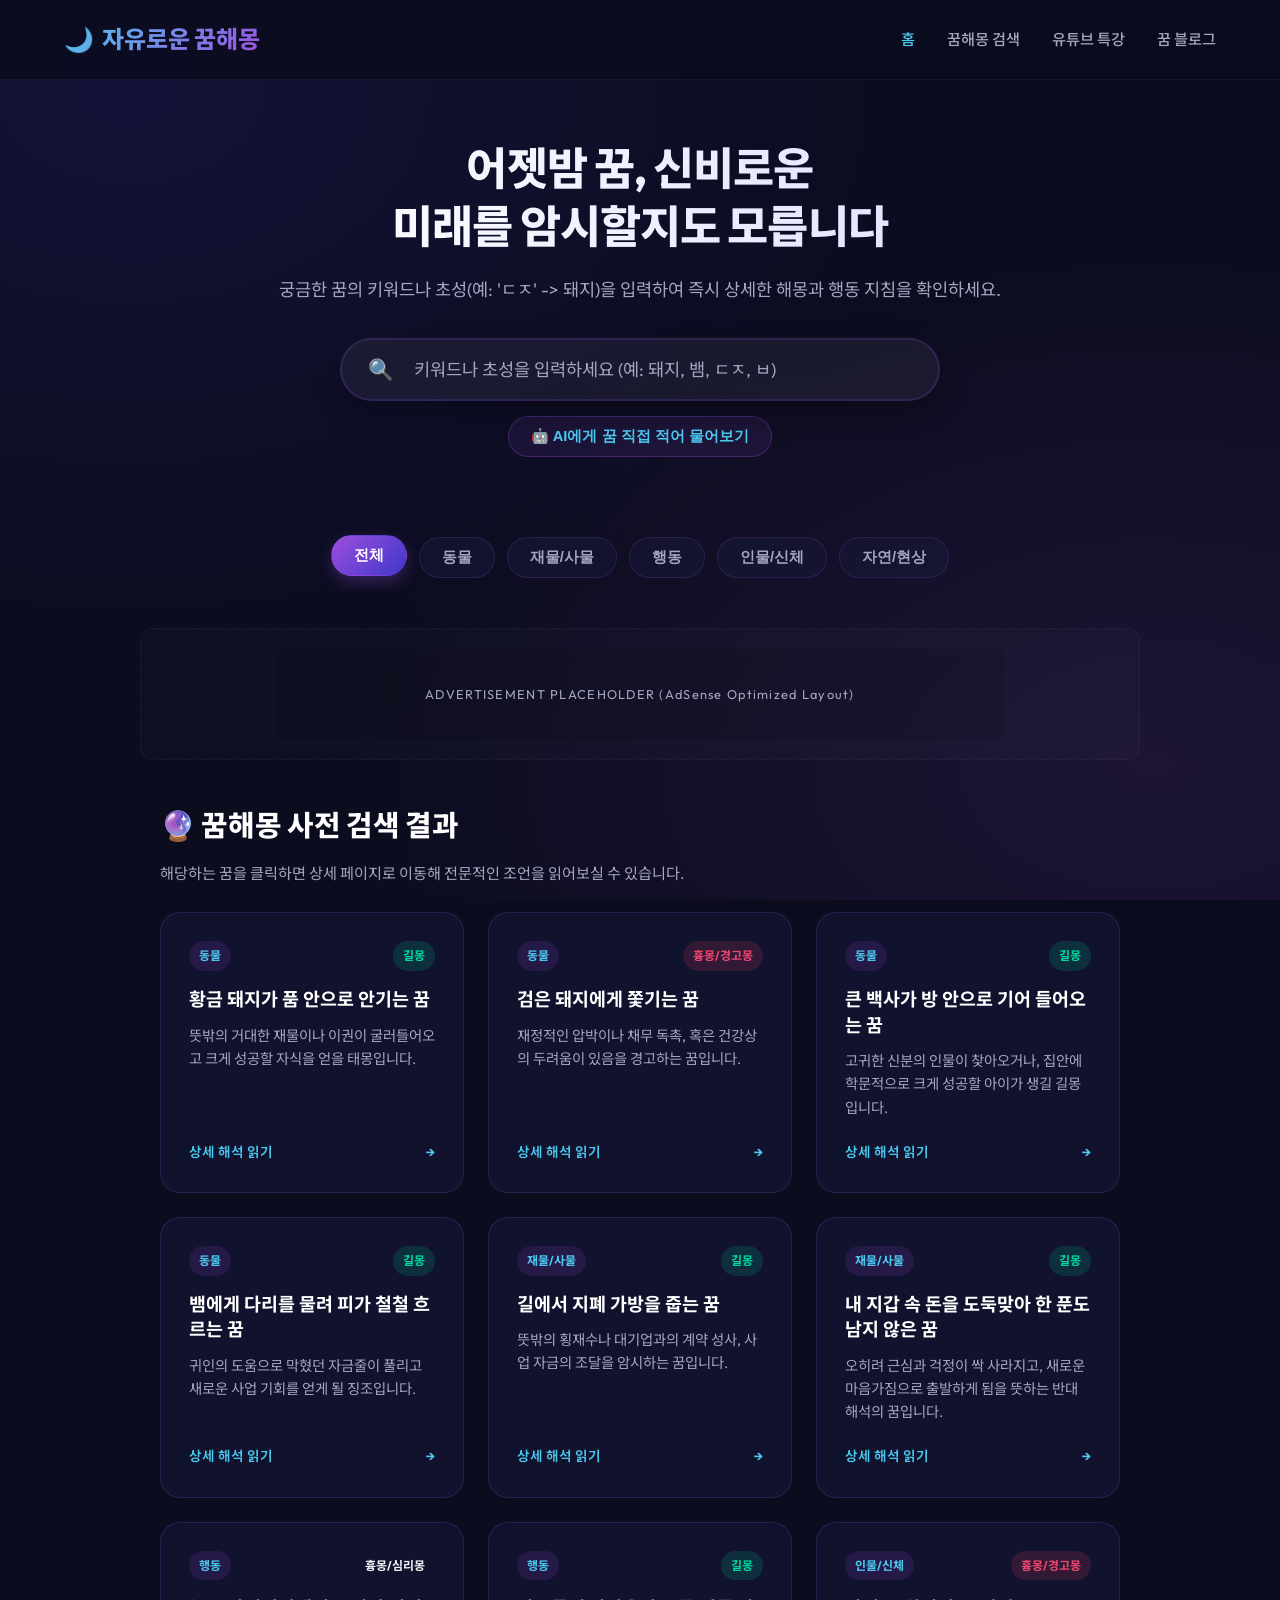
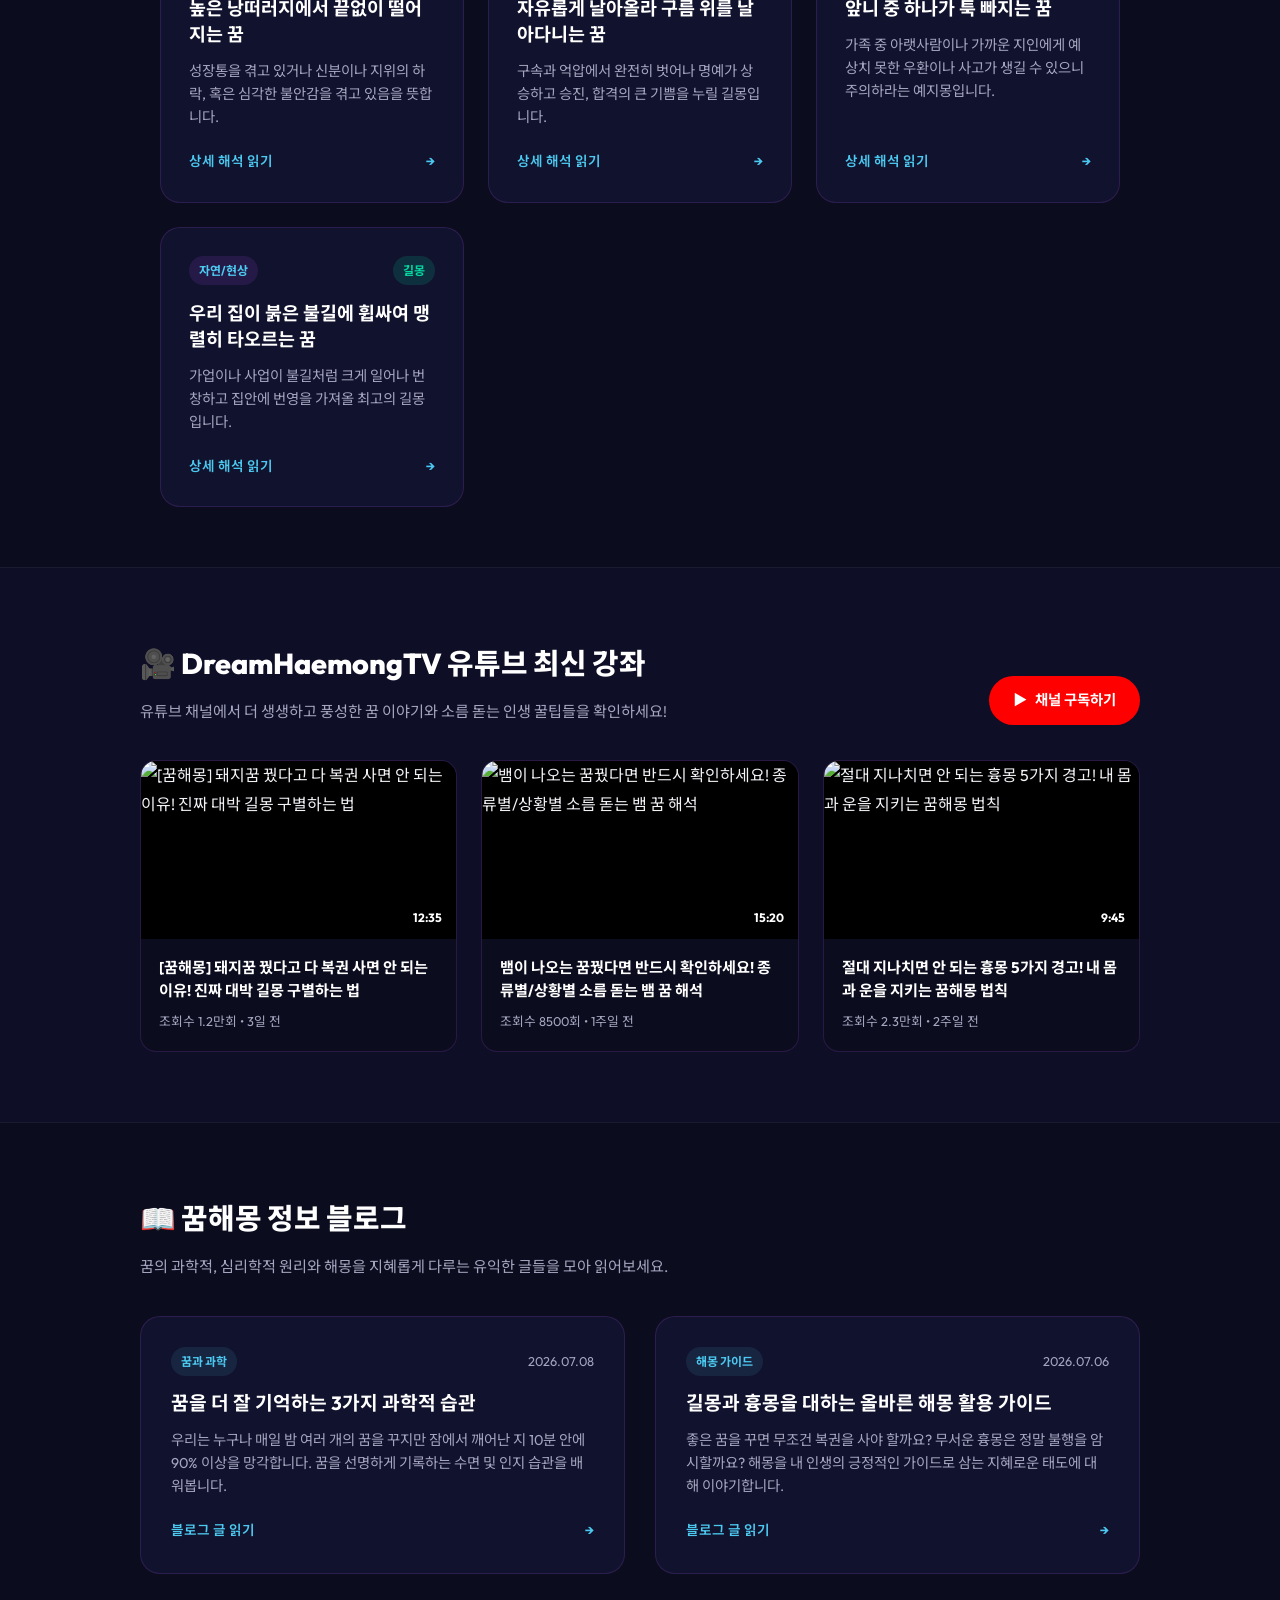
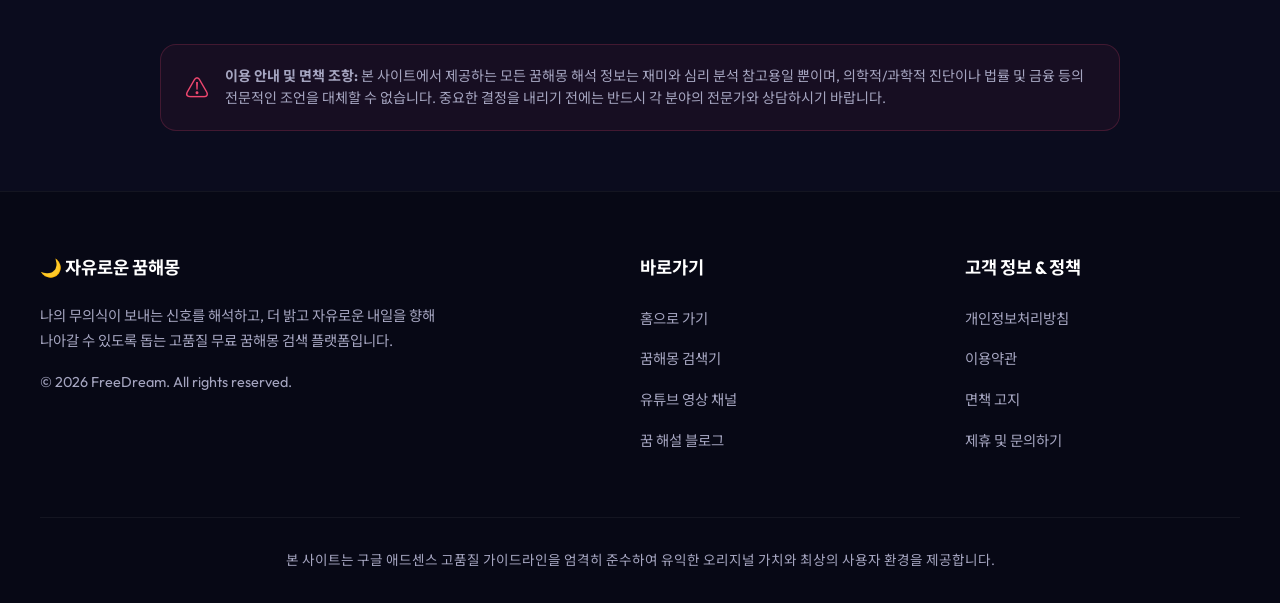
==== commit f8ed5404: "feat: add dedicated ai.html subpage, search-empty routing, and cloudflare worker secure bridge" ====
--- a/index.html
+++ b/index.html
@@ -50,6 +50,13 @@
           <span class="search-icon">🔍</span>
           <input type="text" id="searchInput" class="search-input" placeholder="키워드나 초성을 입력하세요 (예: 돼지, 뱀, ㄷㅈ, ㅂ)" autocomplete="off">
           <button id="clearBtn" class="clear-btn">✕</button>
+        </div>
+        
+        <!-- AI 직접 질문 버튼 -->
+        <div style="margin-top: 15px; display: flex; justify-content: center; gap: 10px;">
+          <button onclick="askAIDirectly()" class="category-chip" style="background: rgba(157, 78, 221, 0.1); border-color: rgba(157, 78, 221, 0.3); color: var(--accent-color); font-weight: 700; cursor: pointer;">
+            🤖 AI에게 꿈 직접 적어 물어보기
+          </button>
         </div>
       </div>
     </section>
@@ -131,10 +138,10 @@
       <div class="footer-section">
         <h4>바로가기</h4>
         <ul>
-          <li><a href="#">홈으로 가기</a></li>
-          <li><a href="#resultsSection">꿈해몽 검색기</a></li>
-          <li><a href="#youtubeSection">유튜브 영상 채널</a></li>
-          <li><a href="#blogSection">꿈 해설 블로그</a></li>
+          <li><a href="index.html">홈으로 가기</a></li>
+          <li><a href="index.html#resultsSection">꿈해몽 검색기</a></li>
+          <li><a href="index.html#youtubeSection">유튜브 영상 채널</a></li>
+          <li><a href="index.html#blogSection">꿈 해설 블로그</a></li>
         </ul>
       </div>
       <div class="footer-section">
@@ -155,5 +162,17 @@
   <!-- 데이터 및 스크립트 연결 -->
   <script src="data.js"></script>
   <script src="script.js"></script>
+  <script>
+    // AI 직접 질문 핸들러
+    function askAIDirectly() {
+      const q = document.getElementById("searchInput").value.trim();
+      if (!q) {
+        alert("검색창에 해몽할 꿈 내용을 구체적으로 입력하고 클릭해 주세요!\n(예: 날아다니는 용을 타고 우주로 가는 꿈)");
+        document.getElementById("searchInput").focus();
+        return;
+      }
+      location.href = "ai.html?q=" + encodeURIComponent(q);
+    }
+  </script>
 </body>
 </html>
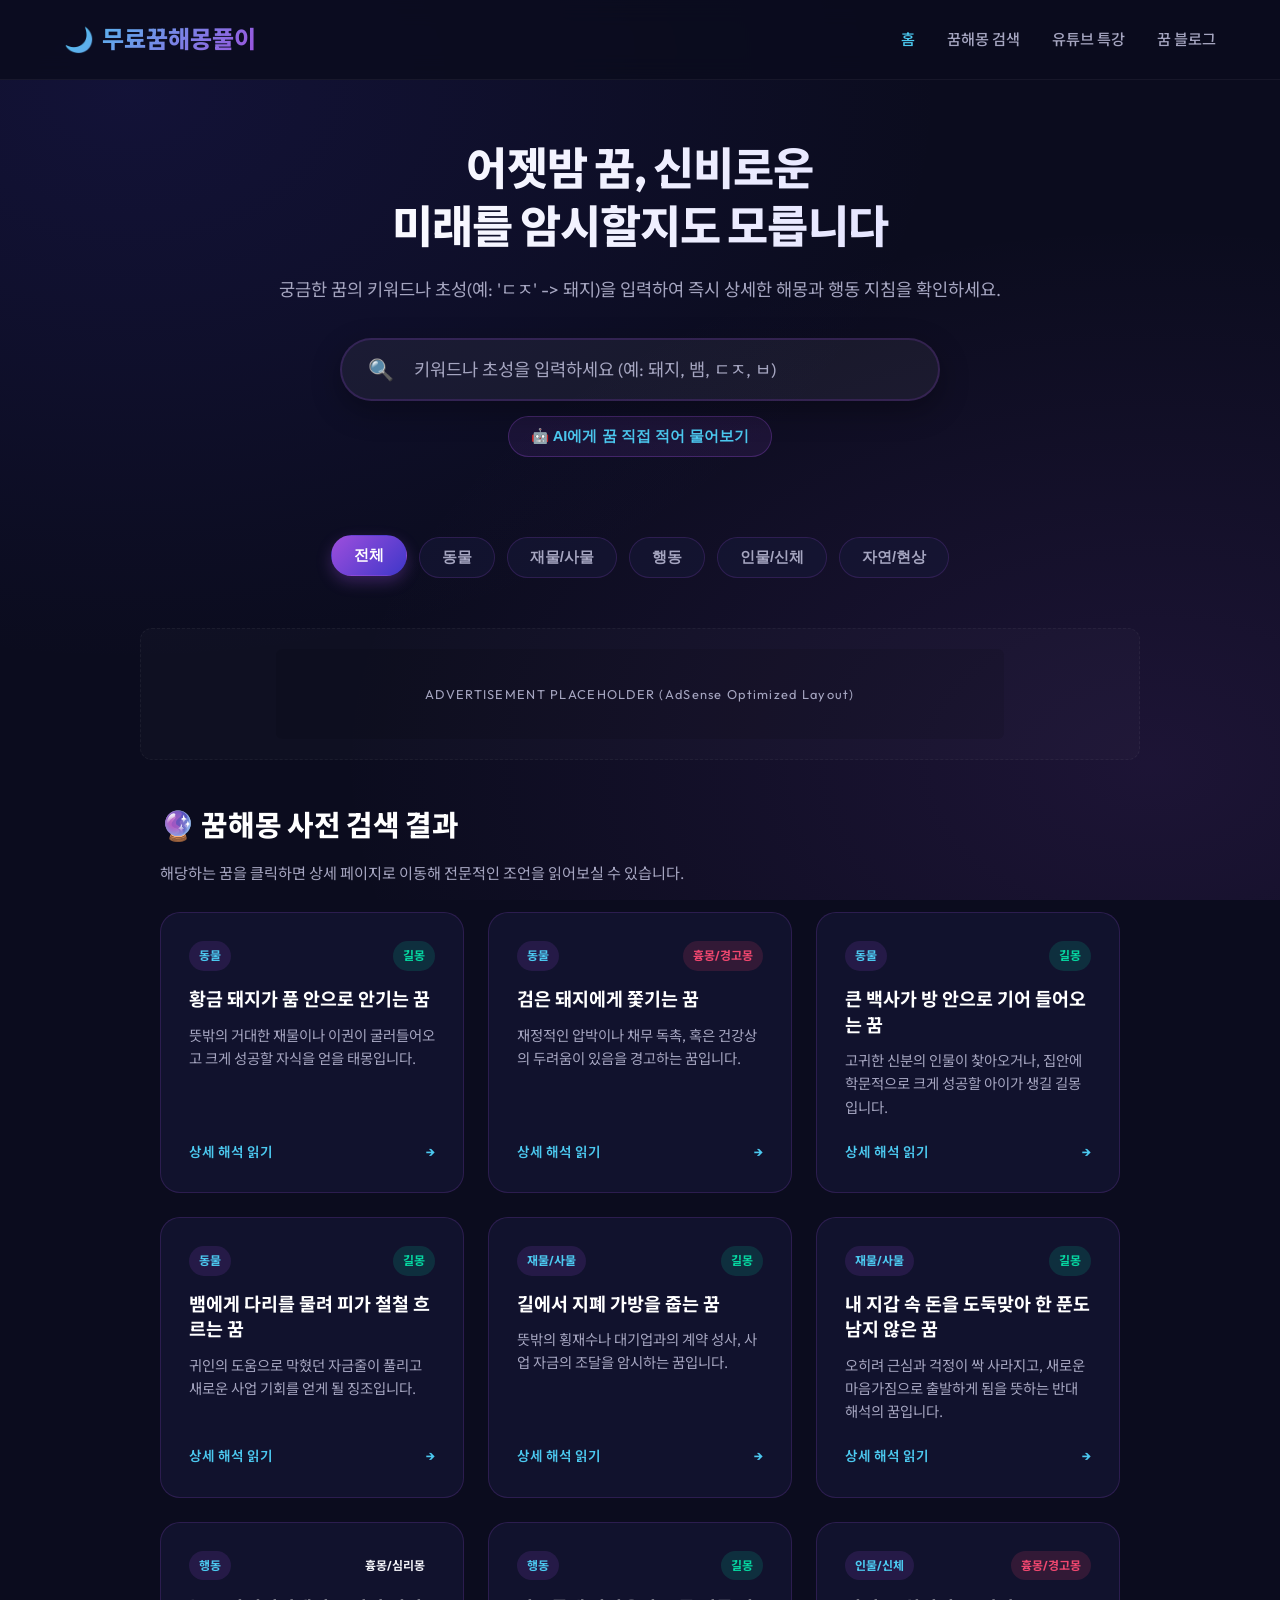
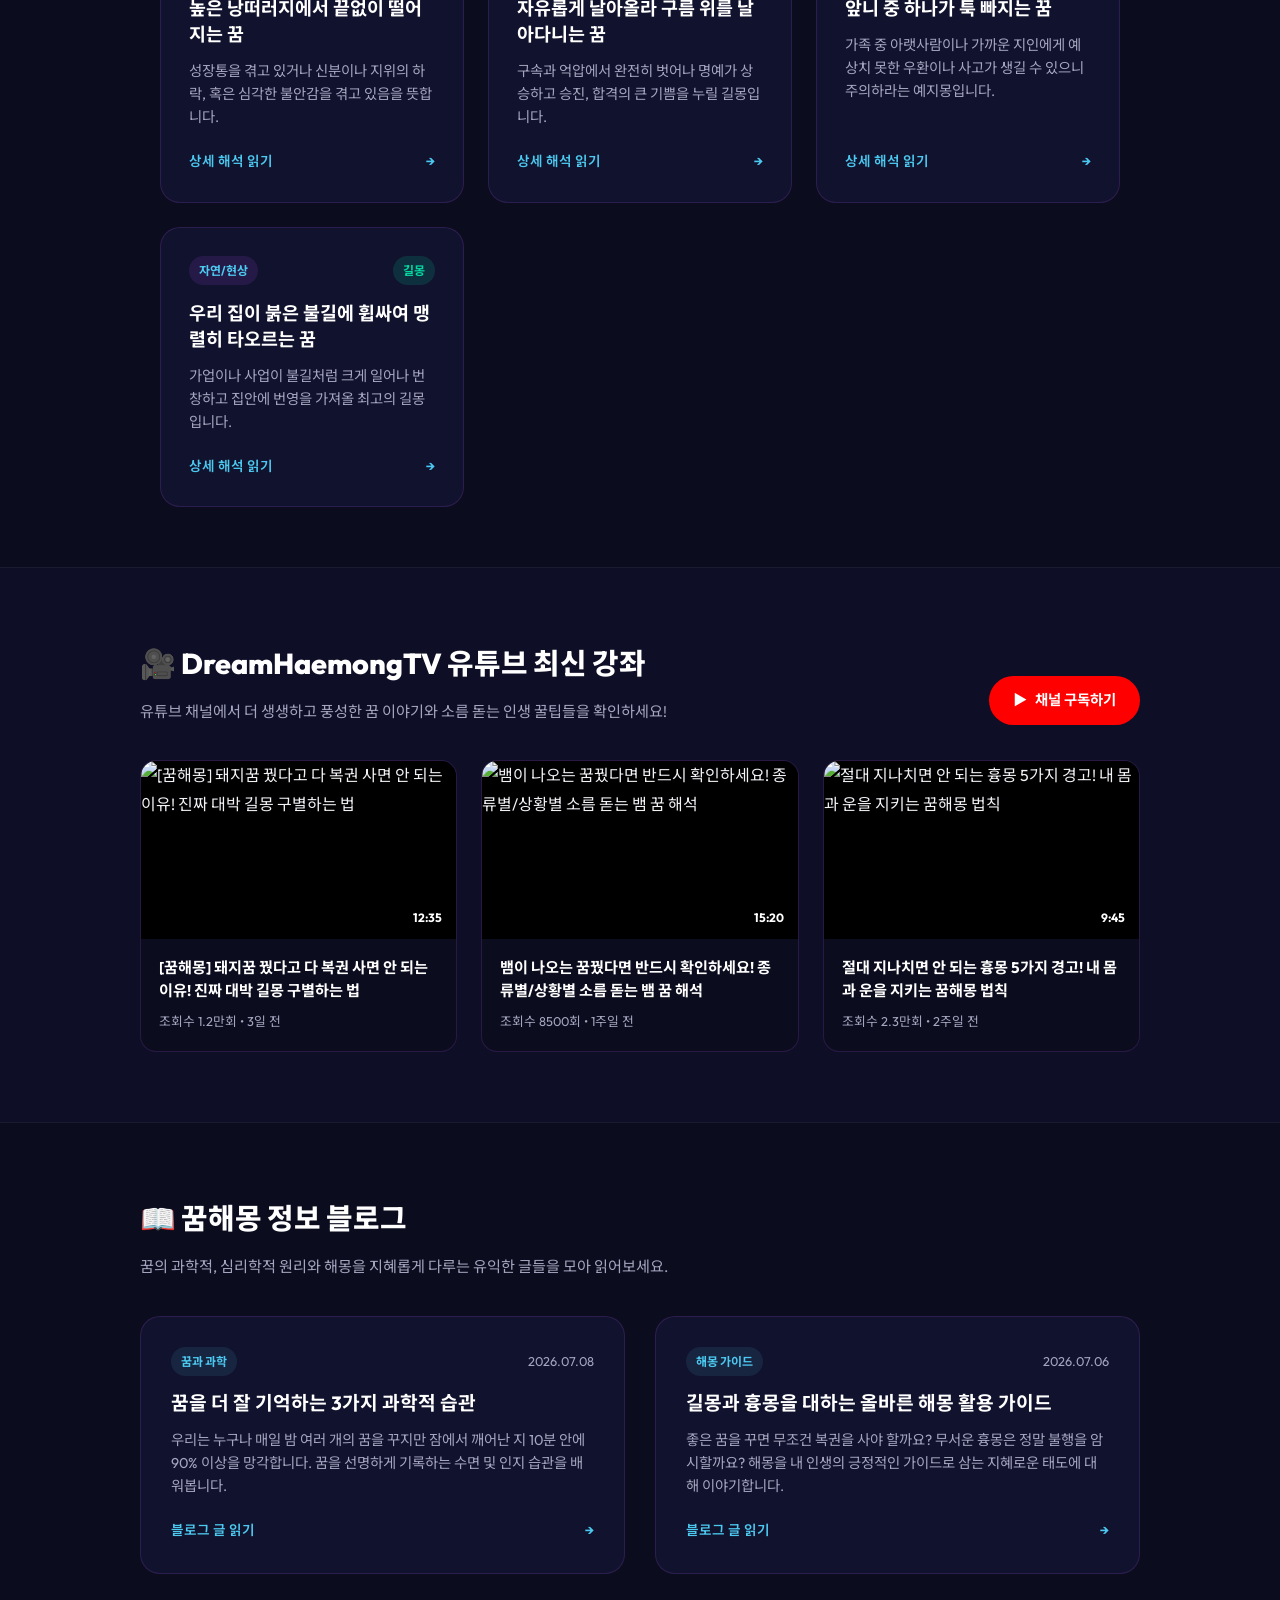
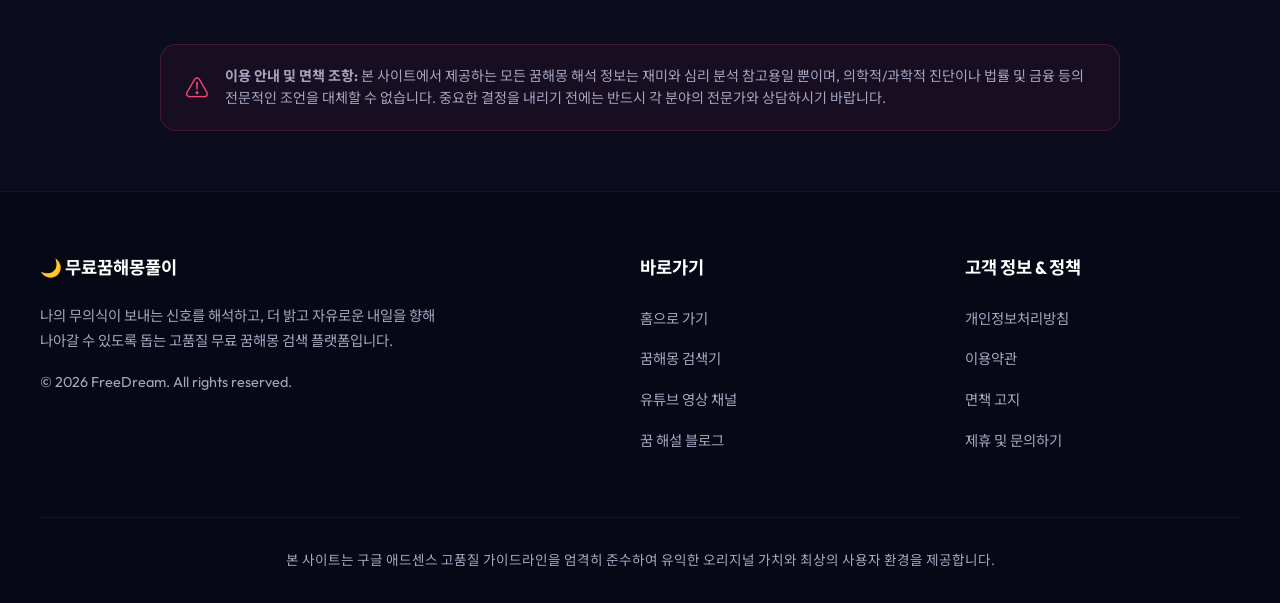
==== commit b3fff658: "style: rename site branding from '자유로운 꿈해몽' to '무료꿈해몽풀이'" ====
--- a/index.html
+++ b/index.html
@@ -3,12 +3,12 @@
 <head>
   <meta charset="UTF-8">
   <meta name="viewport" content="width=device-width, initial-scale=1.0">
-  <title>자유로운 꿈해몽 | 초고속 무료 꿈해몽 사전 및 검색기</title>
+  <title>무료꿈해몽풀이 | 초고속 무료 꿈해몽 사전 및 검색기</title>
   
   <!-- SEO 메타 태그 -->
   <meta name="description" content="동물꿈, 돈꿈, 이빨 빠지는 꿈 등 다양한 꿈해몽 정보를 무료로 검색해보세요. 초성 검색과 상황별 정밀 해석, 사장님의 유튜브 꿀팁 영상까지 제공합니다.">
   <meta name="keywords" content="꿈해몽, 꿈풀이, 무료꿈해몽, 돼지꿈, 뱀꿈, 돈꿈, 이빨빠지는꿈, 길몽, 흉몽">
-  <meta property="og:title" content="자유로운 꿈해몽 | 무료 꿈해몽 사전 및 검색기">
+  <meta property="og:title" content="무료꿈해몽풀이 | 무료 꿈해몽 사전 및 검색기">
   <meta property="og:description" content="상황별 심리 분석과 대처법을 담은 고품질 꿈해몽 사전. 실시간 검색으로 나만의 꿈을 즉시 분석해보세요.">
   <meta property="og:type" content="website">
   <meta name="robots" content="index, follow">
@@ -25,7 +25,7 @@
   <nav class="navbar">
     <div class="nav-container">
       <a href="#" class="nav-logo" id="navLogo">
-        <span>🌙</span> 자유로운 꿈해몽
+        <span>🌙</span> 무료꿈해몽풀이
       </a>
       <ul class="nav-menu">
         <li><a href="#" class="active">홈</a></li>
@@ -131,7 +131,7 @@
   <footer>
     <div class="footer-container">
       <div class="footer-section">
-        <h4>🌙 자유로운 꿈해몽</h4>
+        <h4>🌙 무료꿈해몽풀이</h4>
         <p style="margin-bottom: 15px;">나의 무의식이 보내는 신호를 해석하고, 더 밝고 자유로운 내일을 향해 나아갈 수 있도록 돕는 고품질 무료 꿈해몽 검색 플랫폼입니다.</p>
         <p>&copy; 2026 FreeDream. All rights reserved.</p>
       </div>
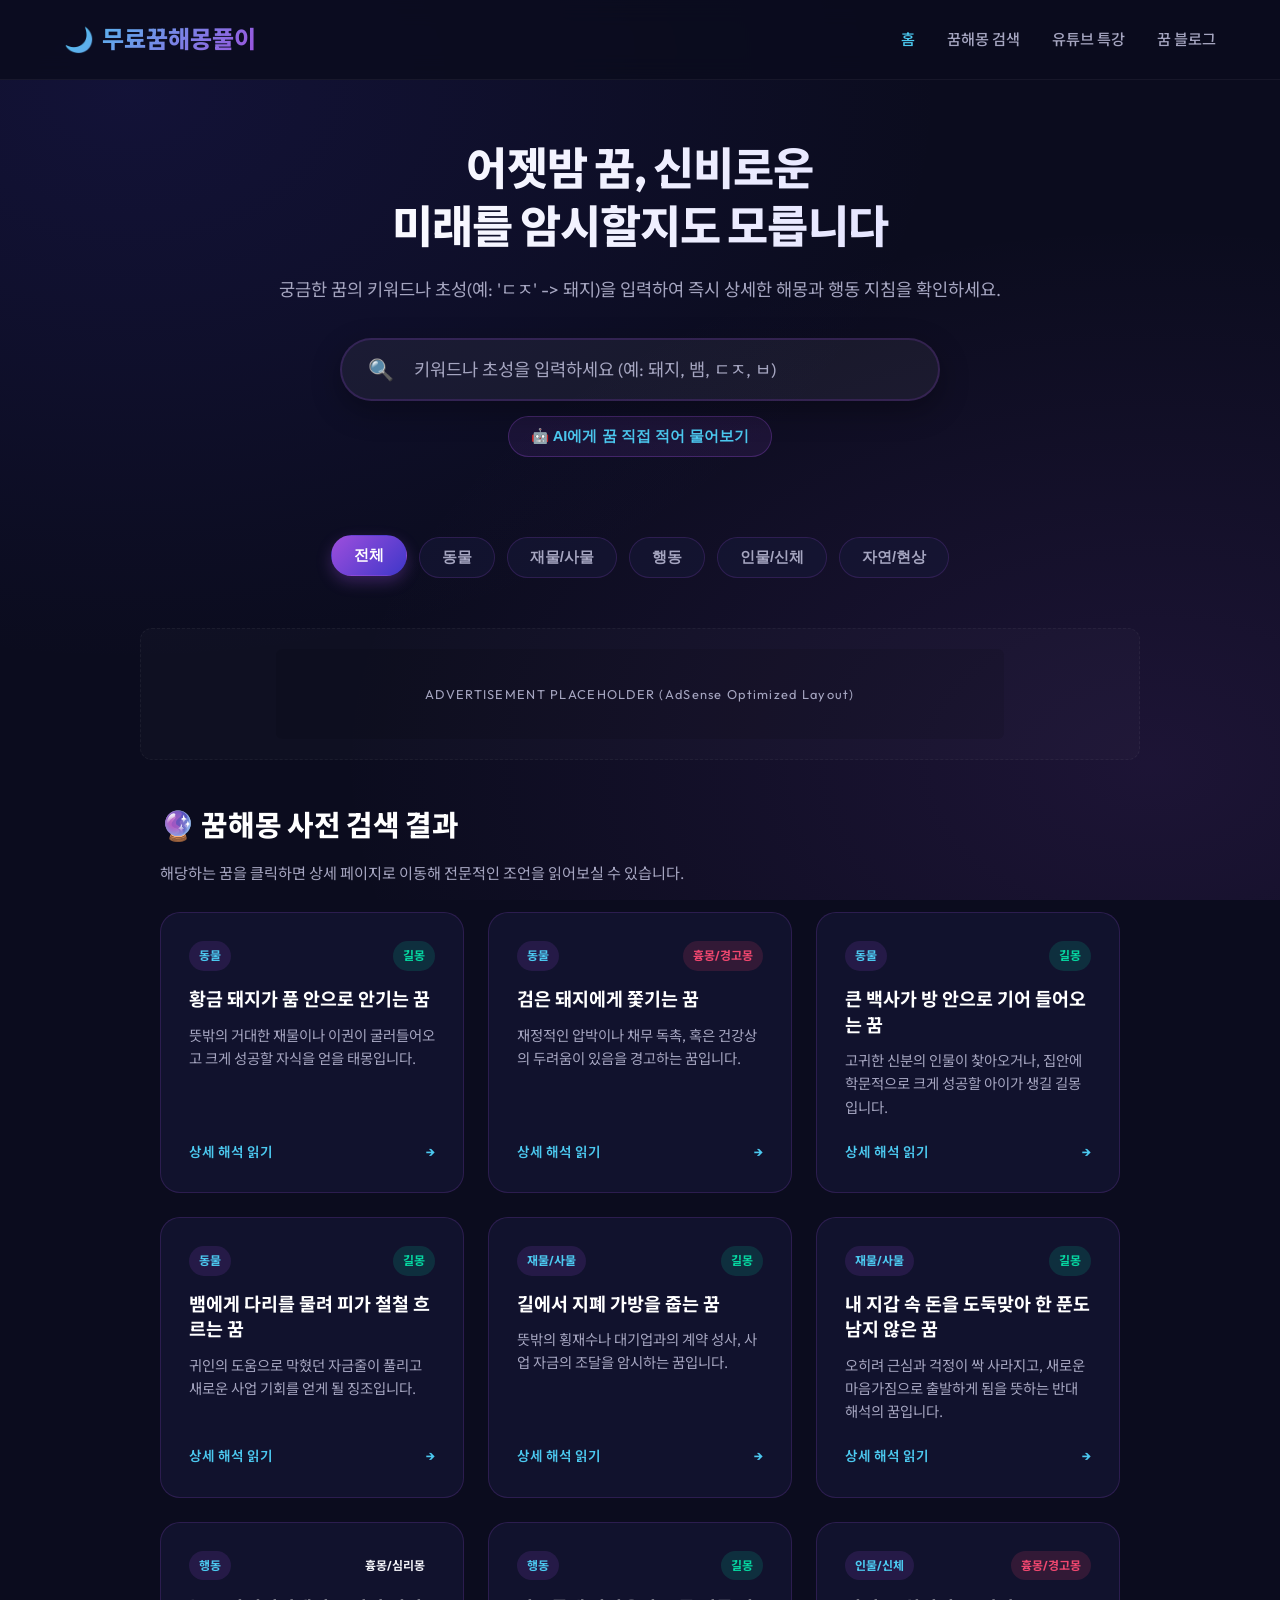
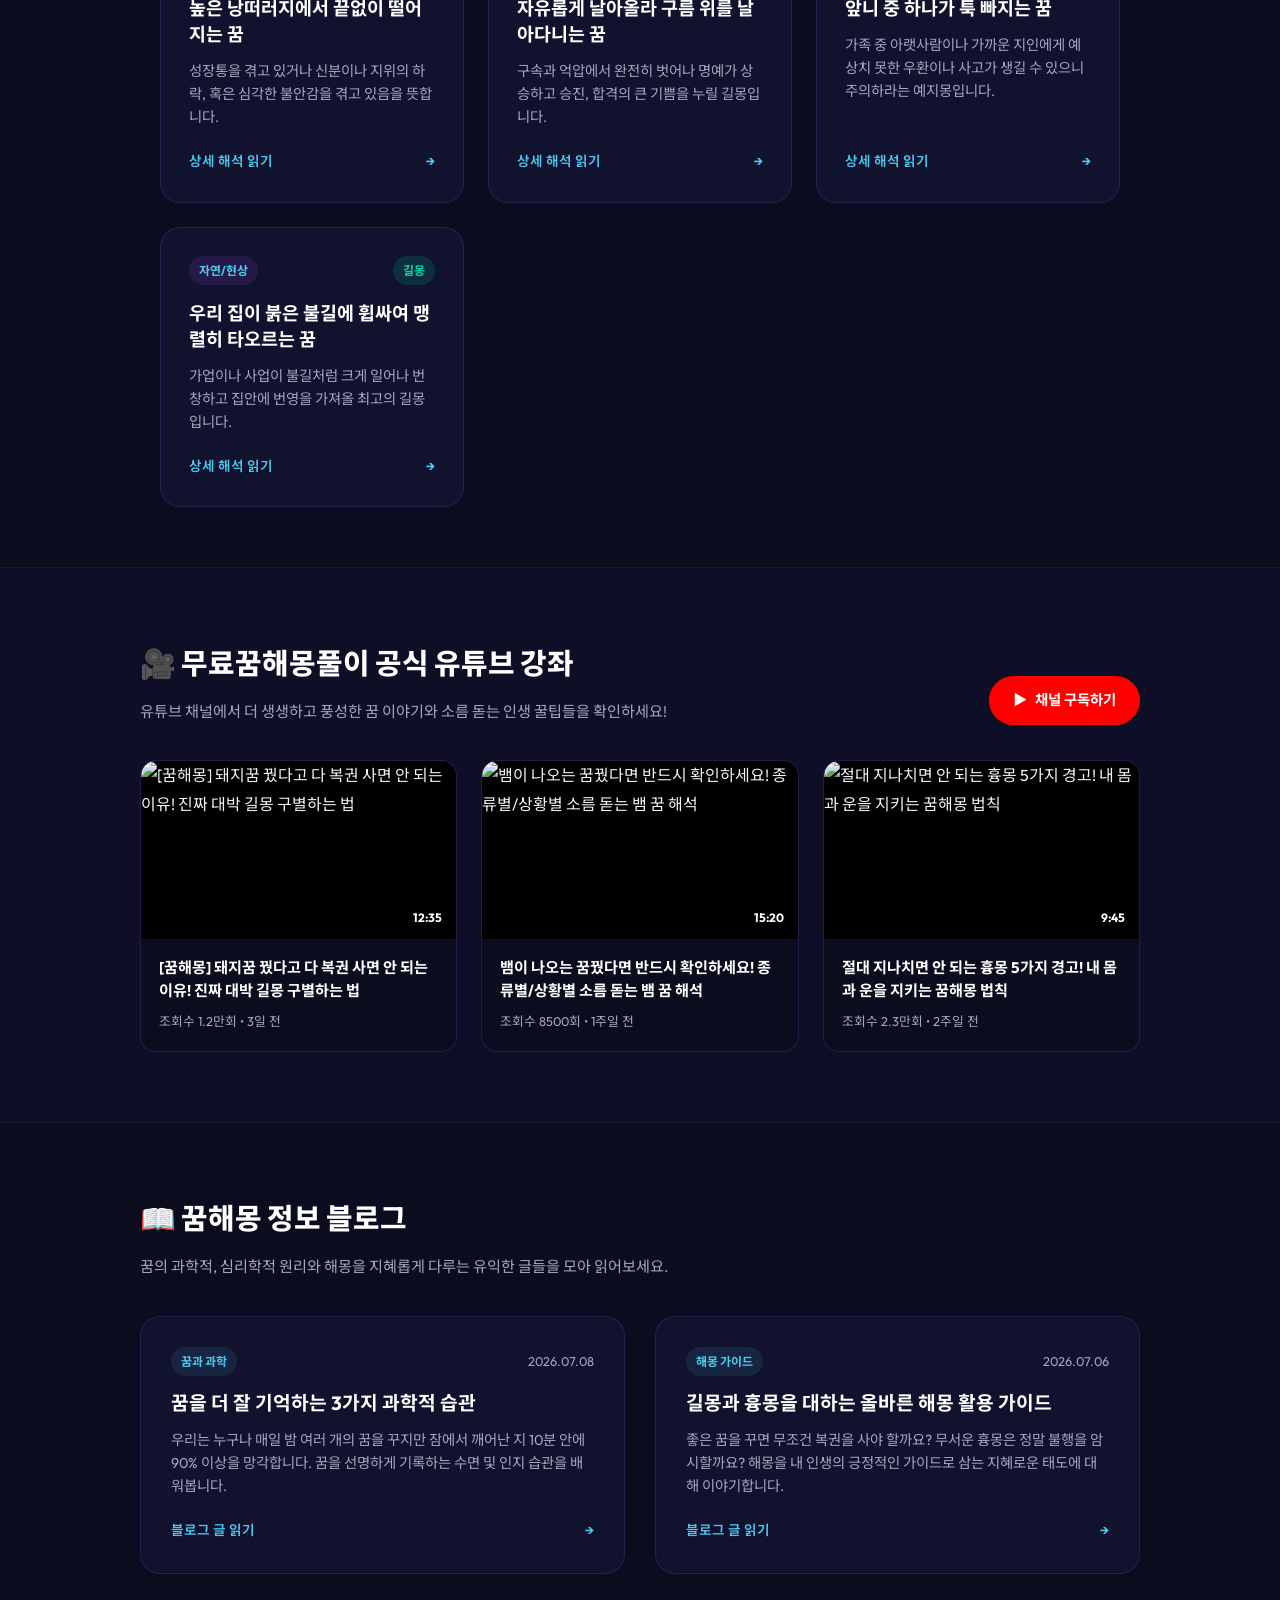
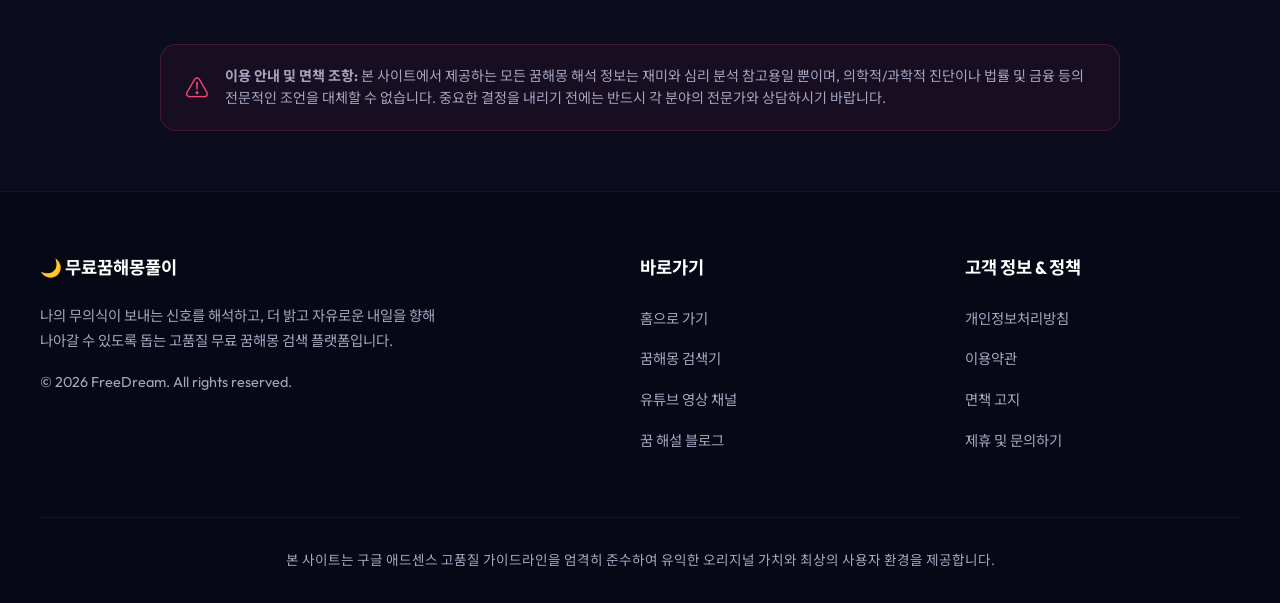
==== commit 803a5397: "feat: clean up youtube widget text branding and apply sub_confirmation=1 redirect to all subscribe b" ====
--- a/index.html
+++ b/index.html
@@ -89,10 +89,10 @@
       <div class="section-container">
         <div class="section-header">
           <div class="section-title-wrap">
-            <h2>🎥 DreamHaemongTV 유튜브 최신 강좌</h2>
+            <h2>🎥 무료꿈해몽풀이 공식 유튜브 강좌</h2>
             <p>유튜브 채널에서 더 생생하고 풍성한 꿈 이야기와 소름 돋는 인생 꿀팁들을 확인하세요!</p>
           </div>
-          <a href="https://www.youtube.com/@DreamHaemongTV/videos" target="_blank" class="btn-youtube-subscribe">
+          <a href="https://www.youtube.com/@DreamHaemongTV?sub_confirmation=1" target="_blank" class="btn-youtube-subscribe">
             <span>▶</span> 채널 구독하기
           </a>
         </div>
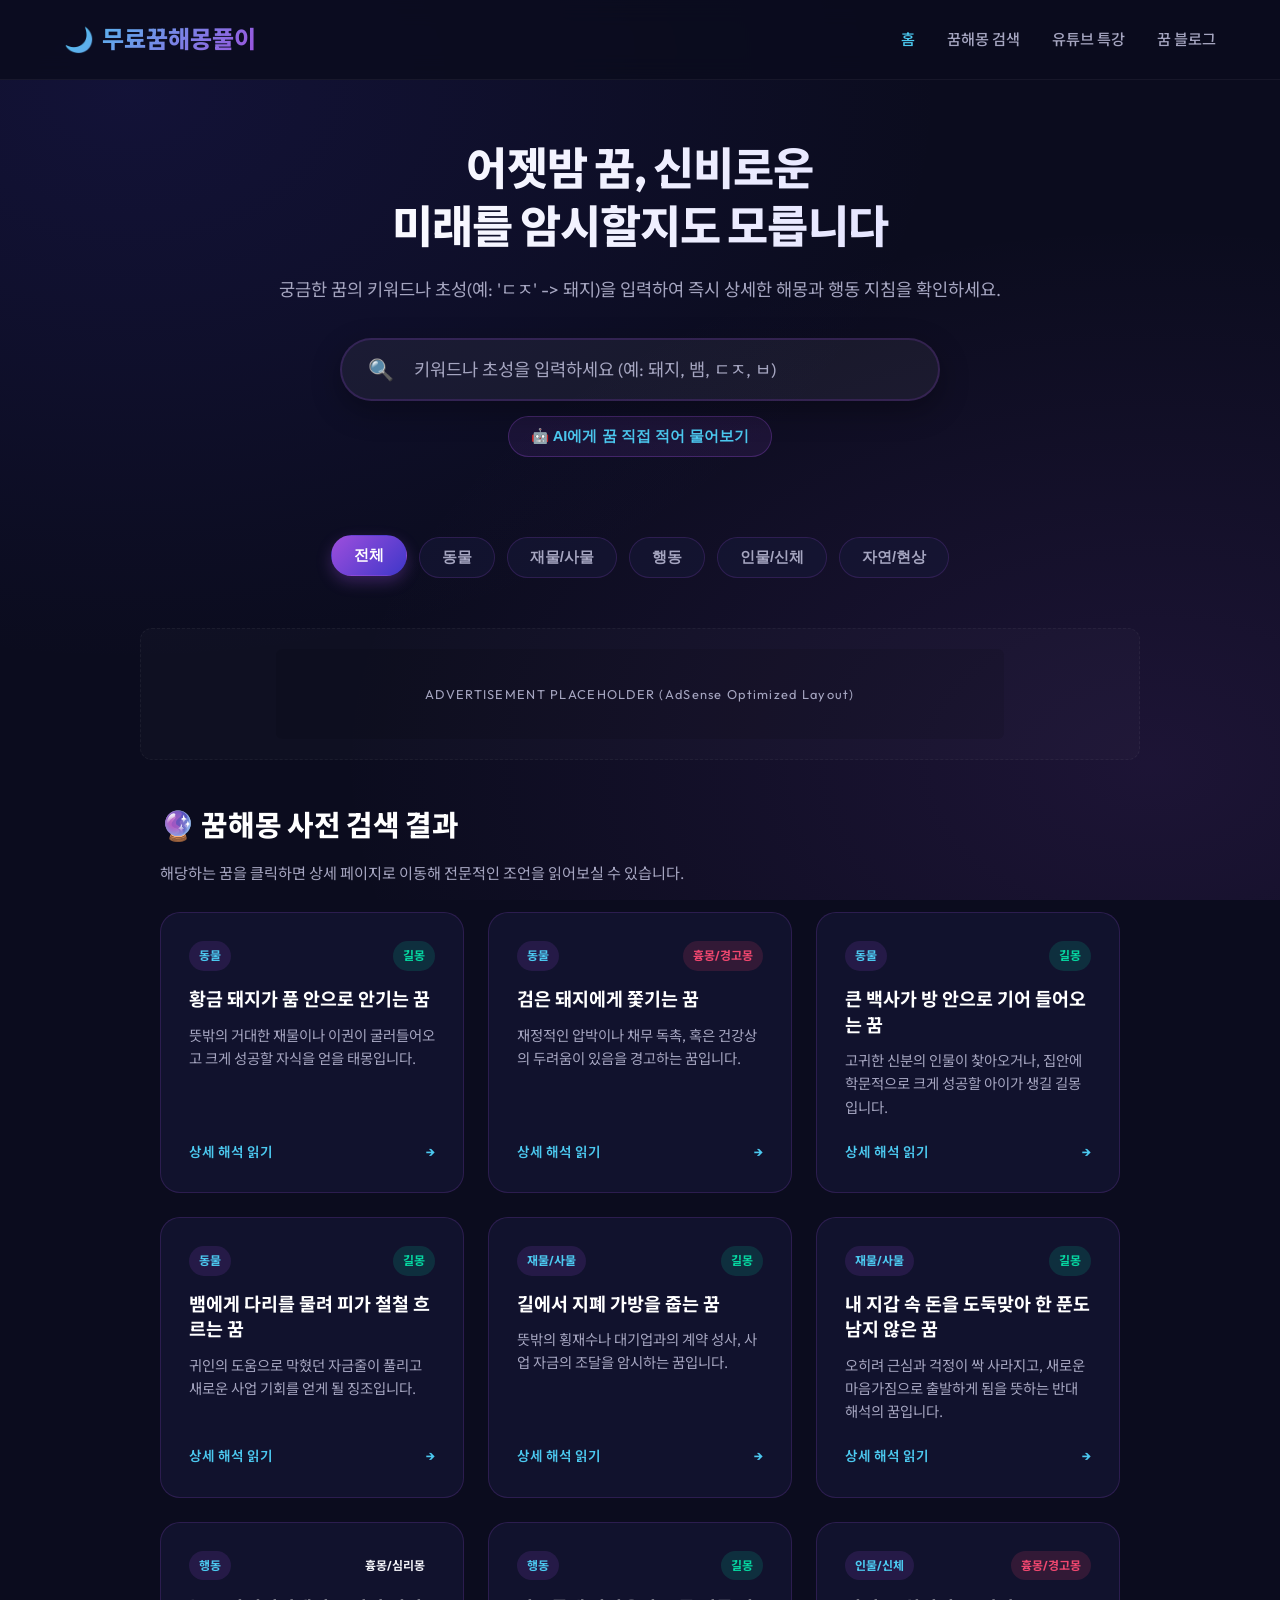
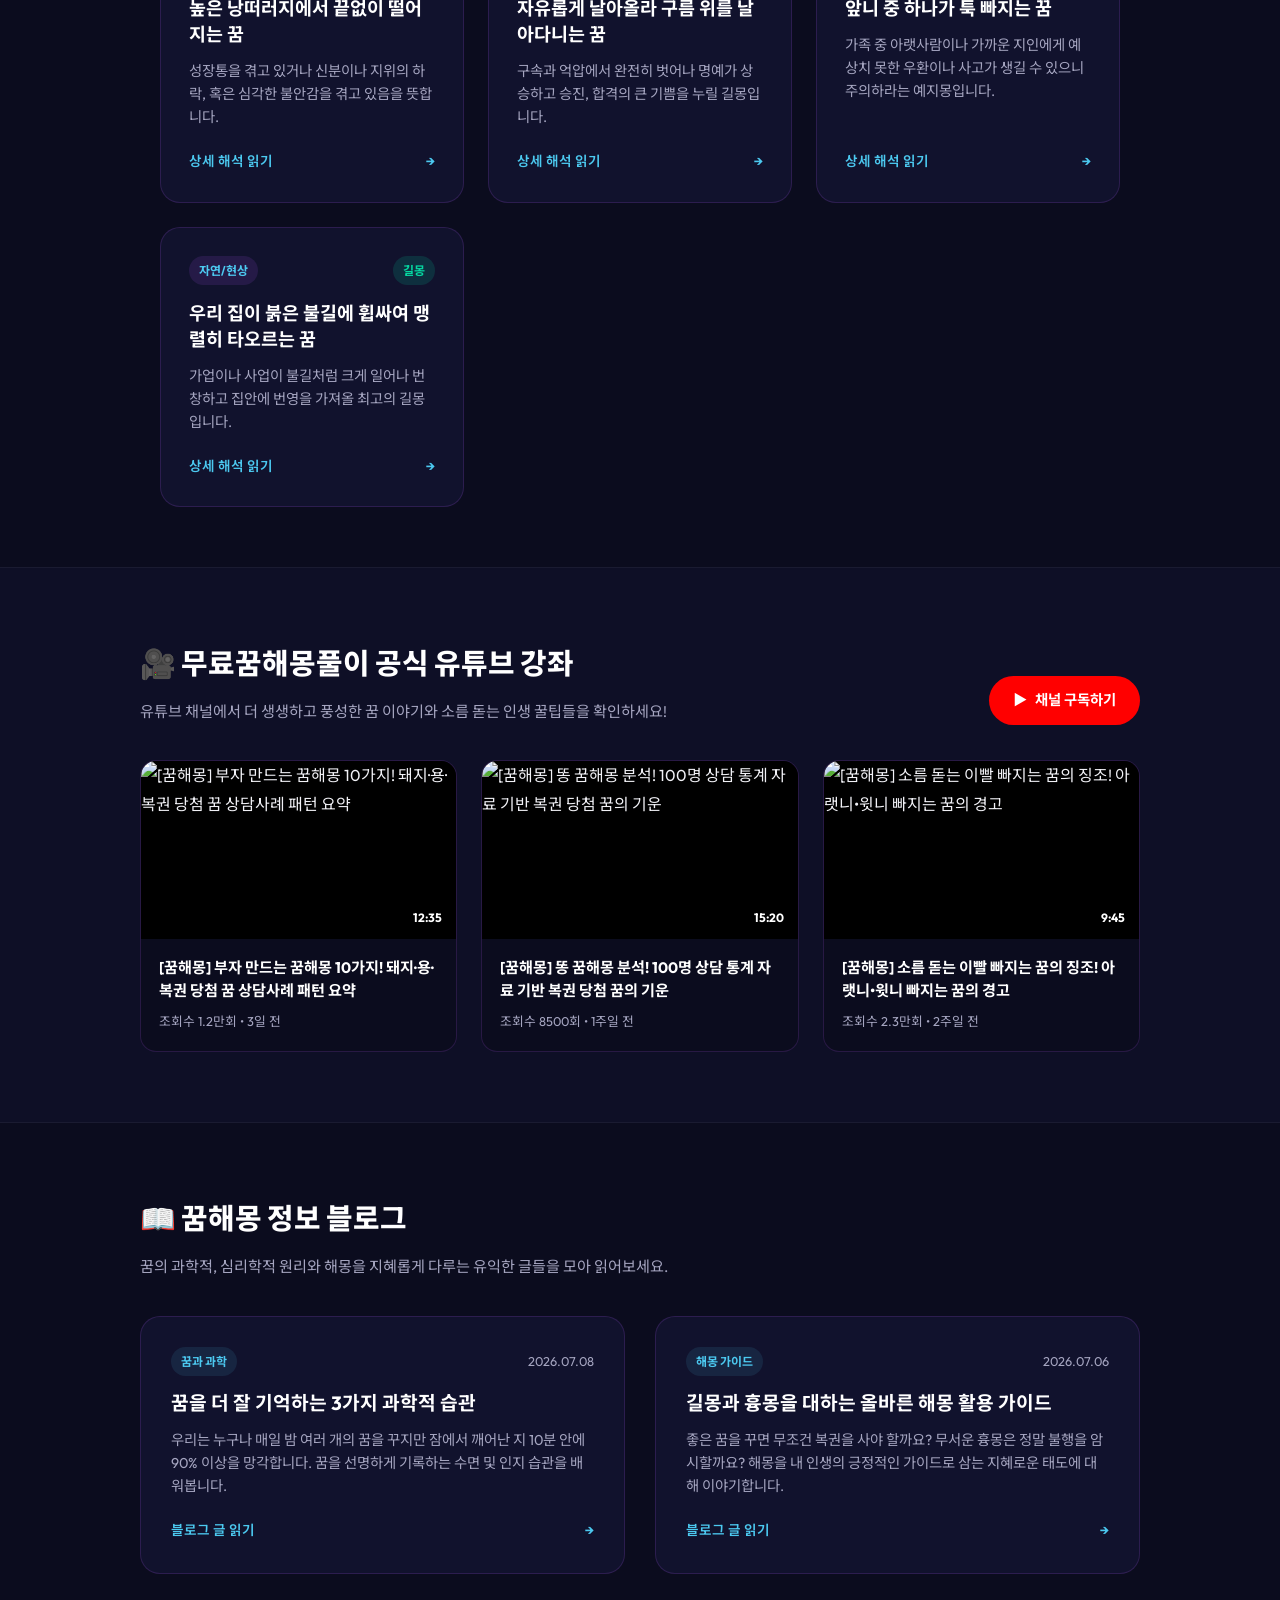
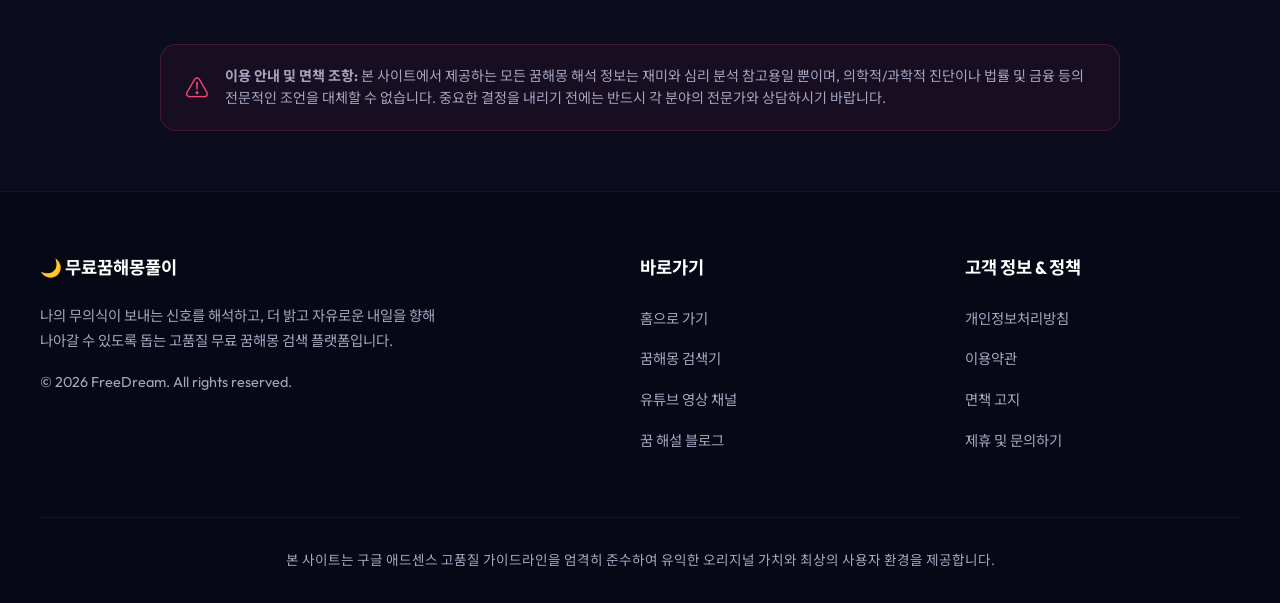
==== commit 60be9229: "feat: adopt directory-based clean URLs routing (/blog, /detail, /ai), update to actual youtube video" ====
--- a/index.html
+++ b/index.html
@@ -31,7 +31,7 @@
         <li><a href="#" class="active">홈</a></li>
         <li><a href="#resultsSection">꿈해몽 검색</a></li>
         <li><a href="#youtubeSection">유튜브 특강</a></li>
-        <li><a href="#blogSection">꿈 블로그</a></li>
+        <li><a href="blog/">꿈 블로그</a></li>
       </ul>
     </div>
   </nav>
@@ -138,10 +138,10 @@
       <div class="footer-section">
         <h4>바로가기</h4>
         <ul>
-          <li><a href="index.html">홈으로 가기</a></li>
-          <li><a href="index.html#resultsSection">꿈해몽 검색기</a></li>
-          <li><a href="index.html#youtubeSection">유튜브 영상 채널</a></li>
-          <li><a href="index.html#blogSection">꿈 해설 블로그</a></li>
+          <li><a href="#">홈으로 가기</a></li>
+          <li><a href="#resultsSection">꿈해몽 검색기</a></li>
+          <li><a href="#youtubeSection">유튜브 영상 채널</a></li>
+          <li><a href="blog/">꿈 해설 블로그</a></li>
         </ul>
       </div>
       <div class="footer-section">
@@ -171,7 +171,7 @@
         document.getElementById("searchInput").focus();
         return;
       }
-      location.href = "ai.html?q=" + encodeURIComponent(q);
+      location.href = "ai/?q=" + encodeURIComponent(q);
     }
   </script>
 </body>
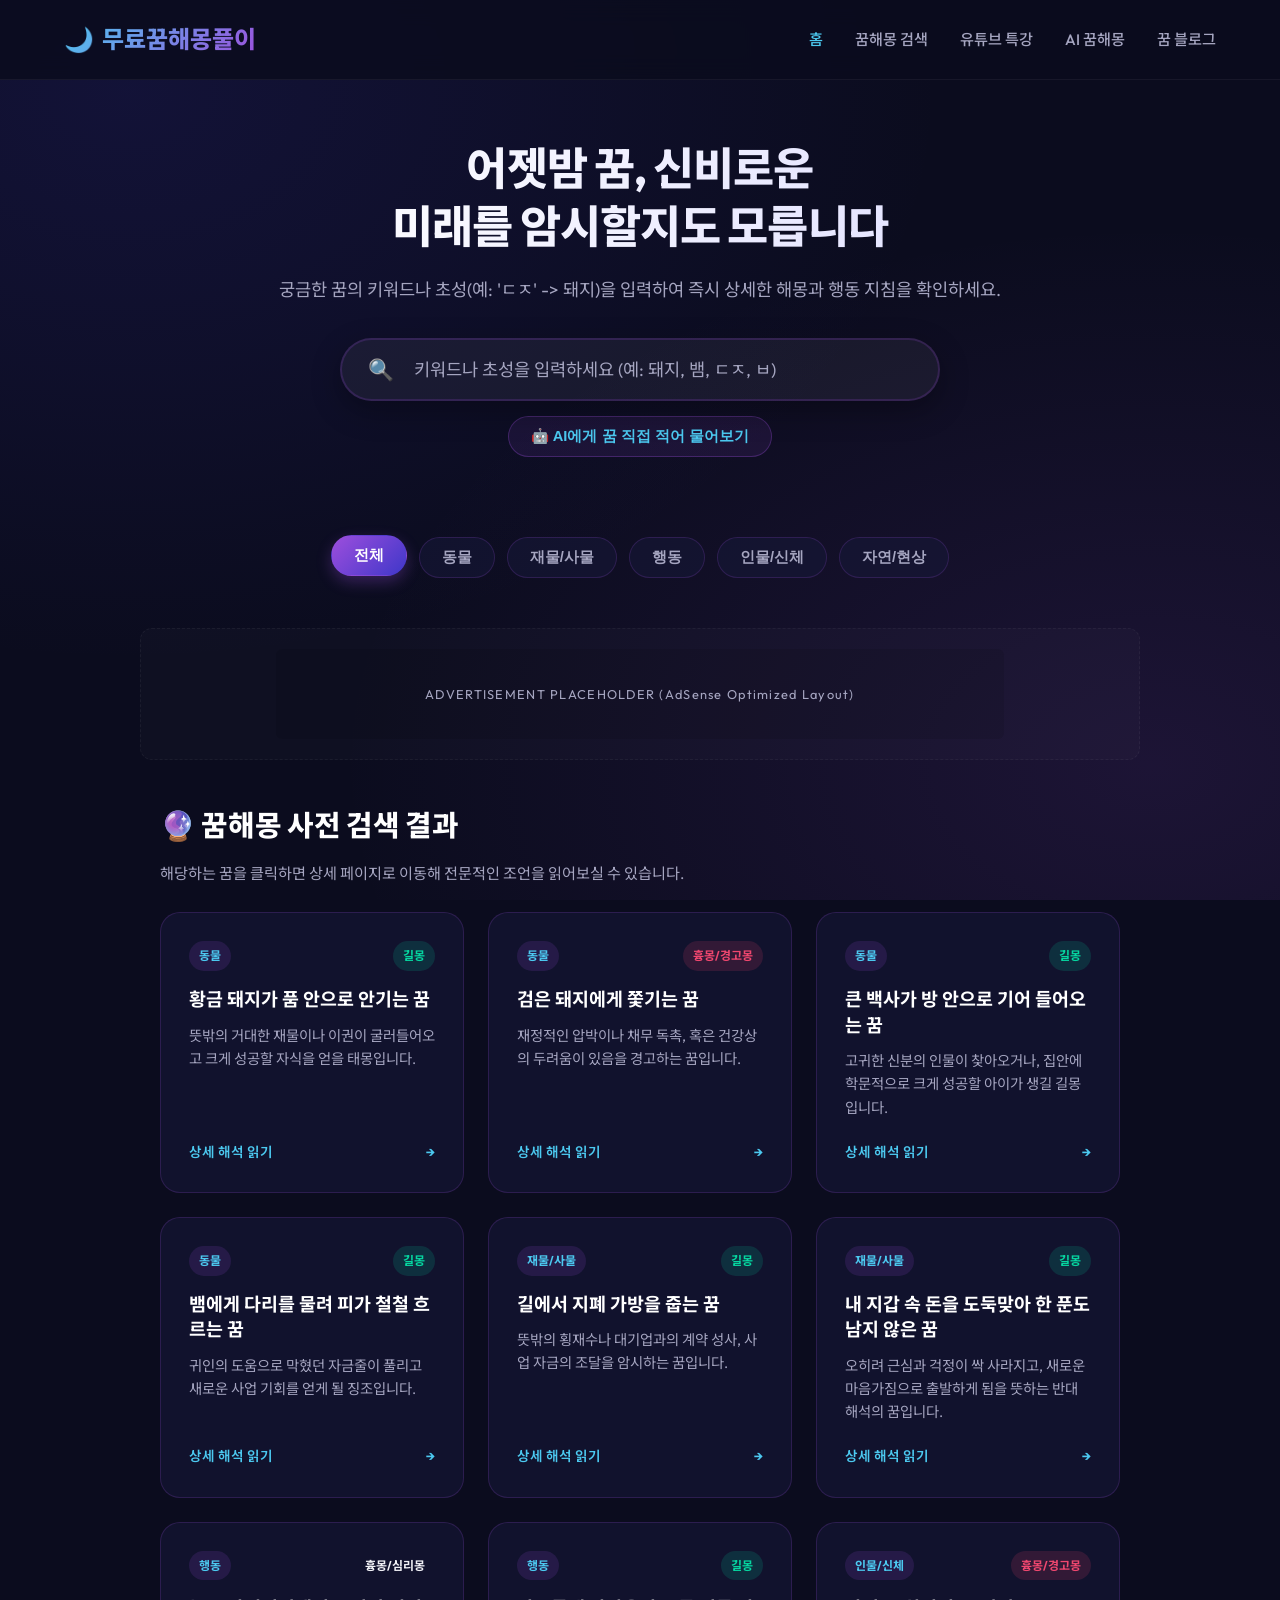
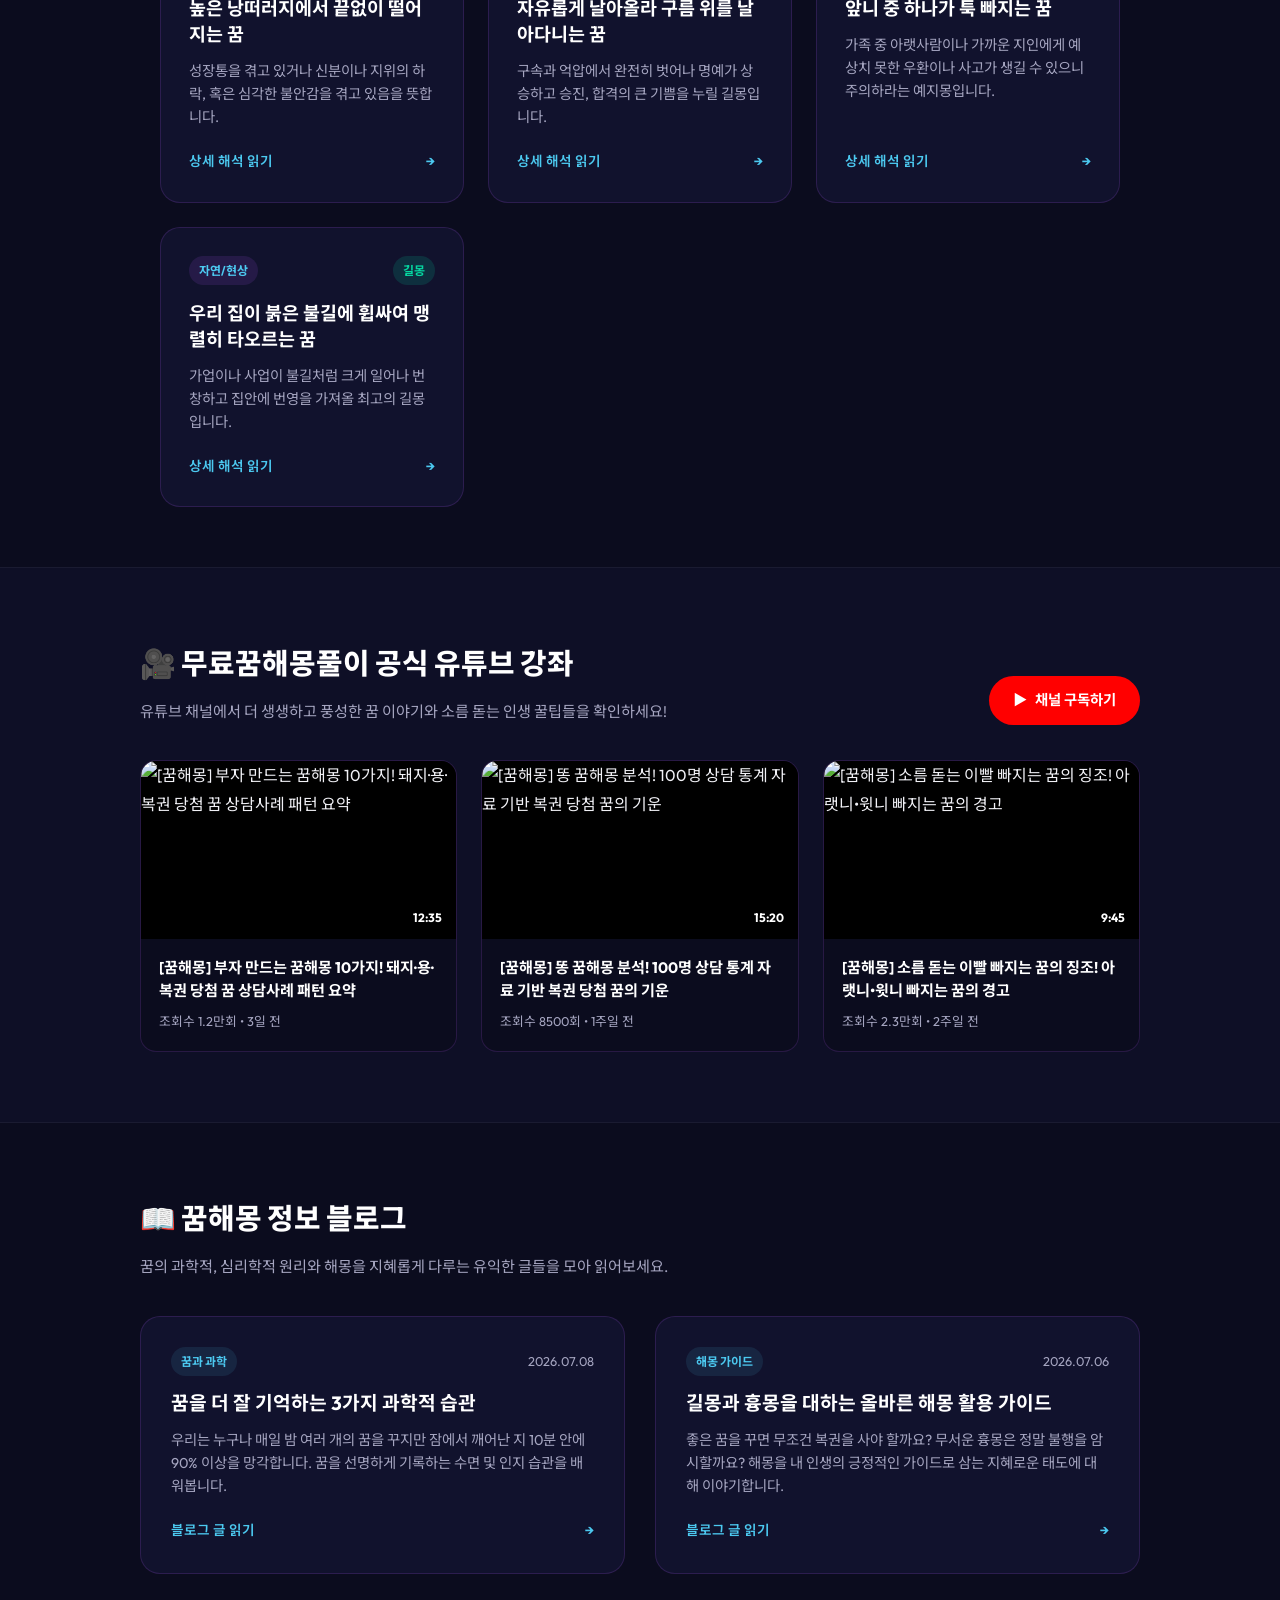
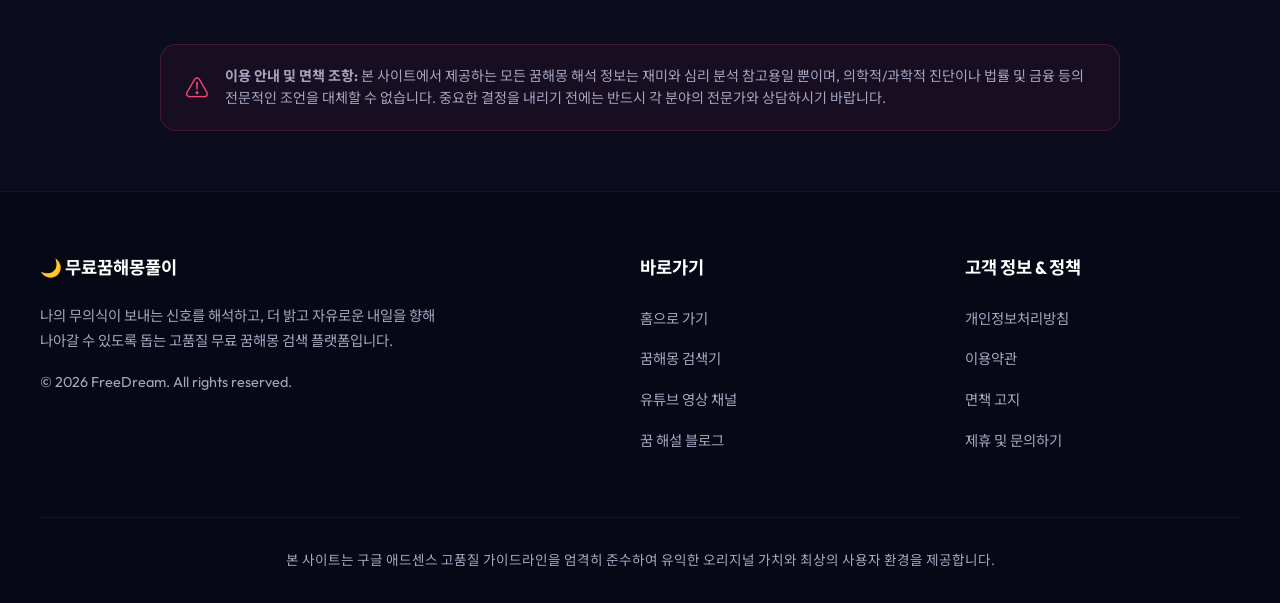
==== commit f8984b18: "feat: add 'AI 꿈해몽' to navigation menus, implement standalone custom dream textarea form on /ai" ====
--- a/index.html
+++ b/index.html
@@ -31,6 +31,7 @@
         <li><a href="#" class="active">홈</a></li>
         <li><a href="#resultsSection">꿈해몽 검색</a></li>
         <li><a href="#youtubeSection">유튜브 특강</a></li>
+        <li><a href="ai/">AI 꿈해몽</a></li>
         <li><a href="blog/">꿈 블로그</a></li>
       </ul>
     </div>
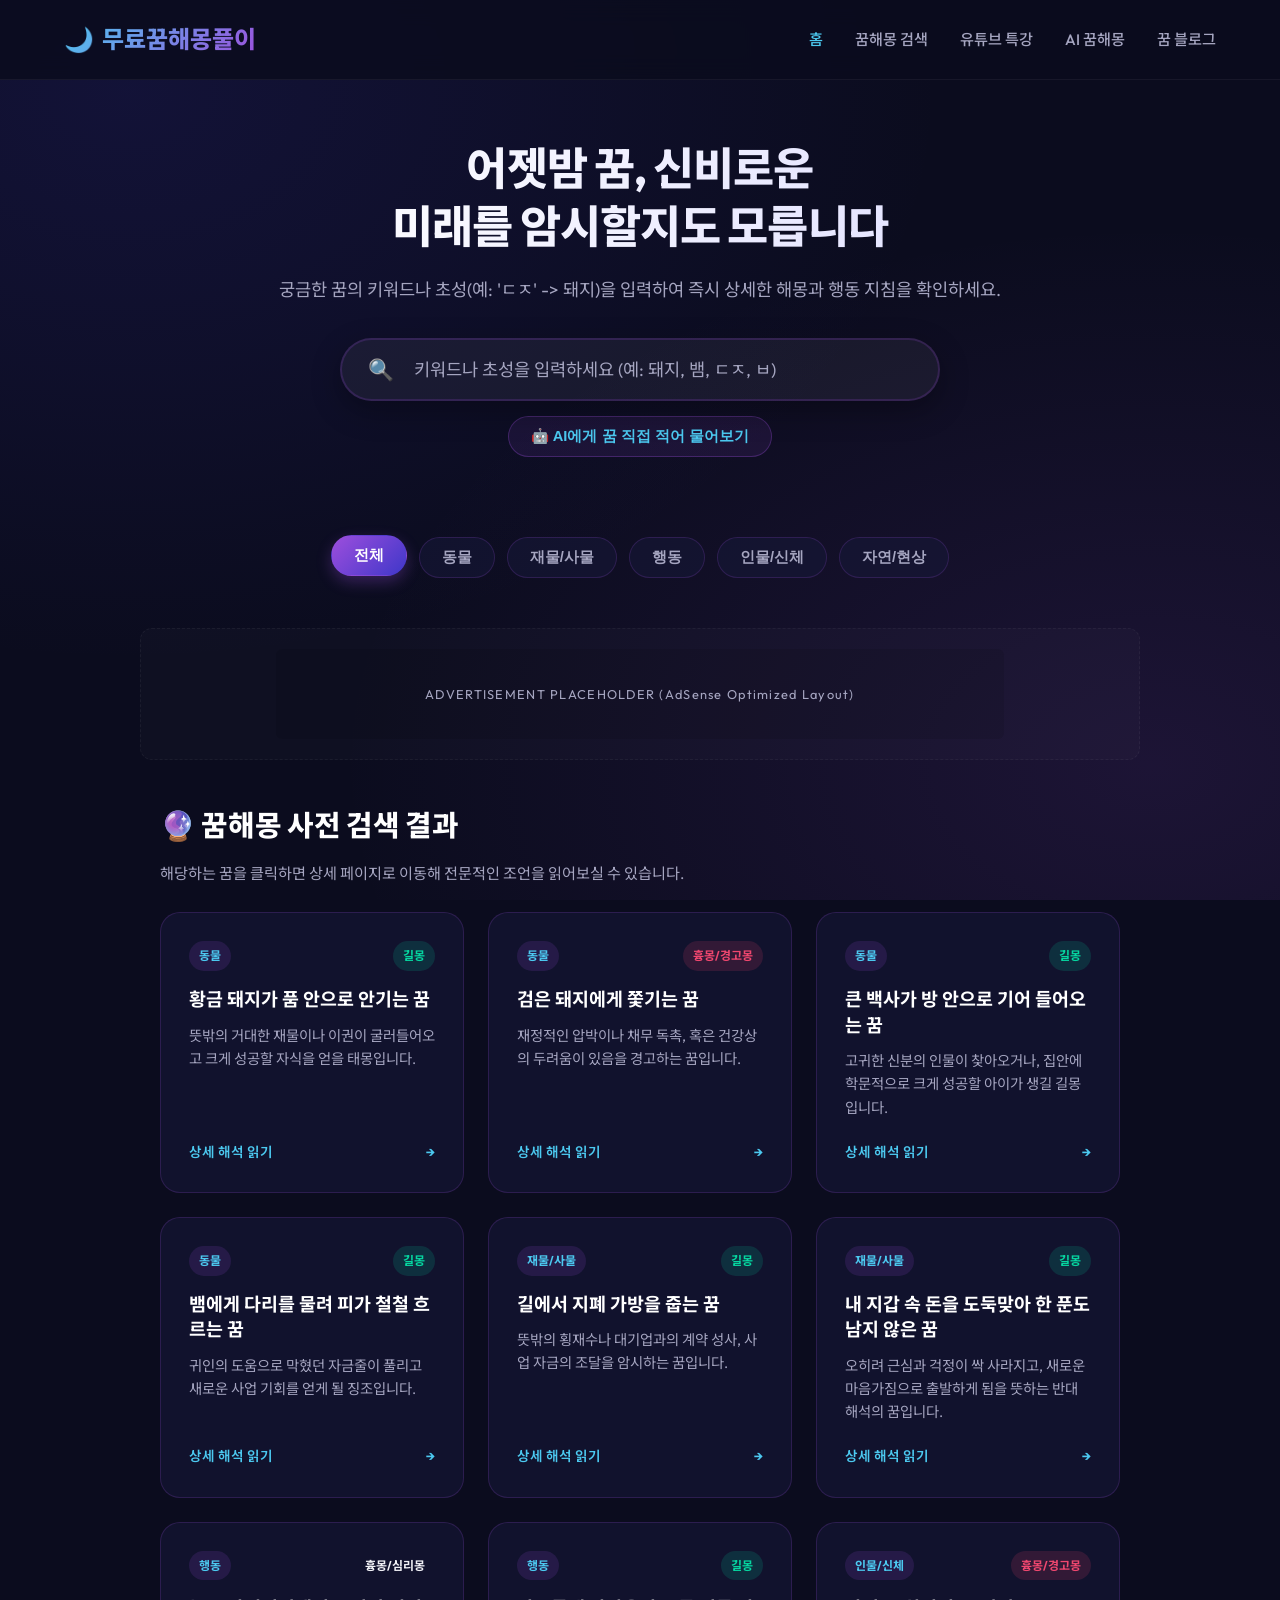
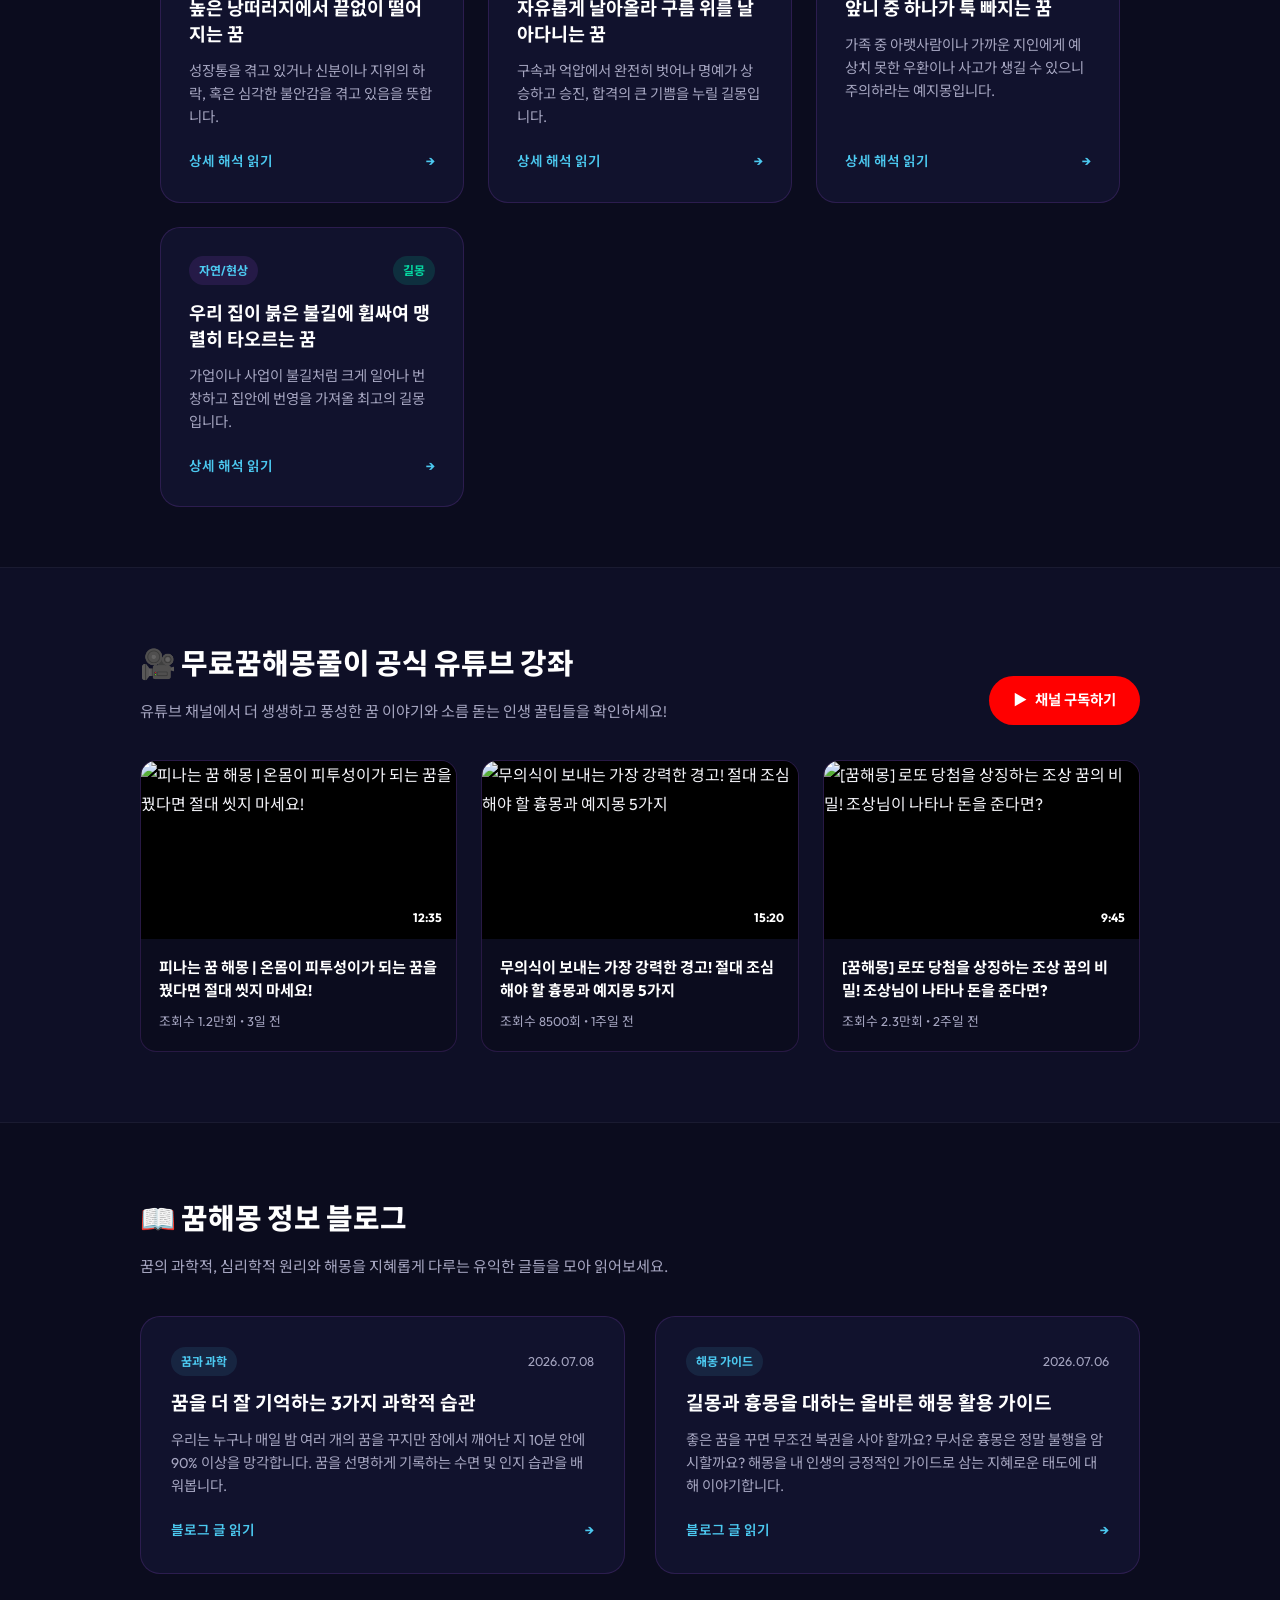
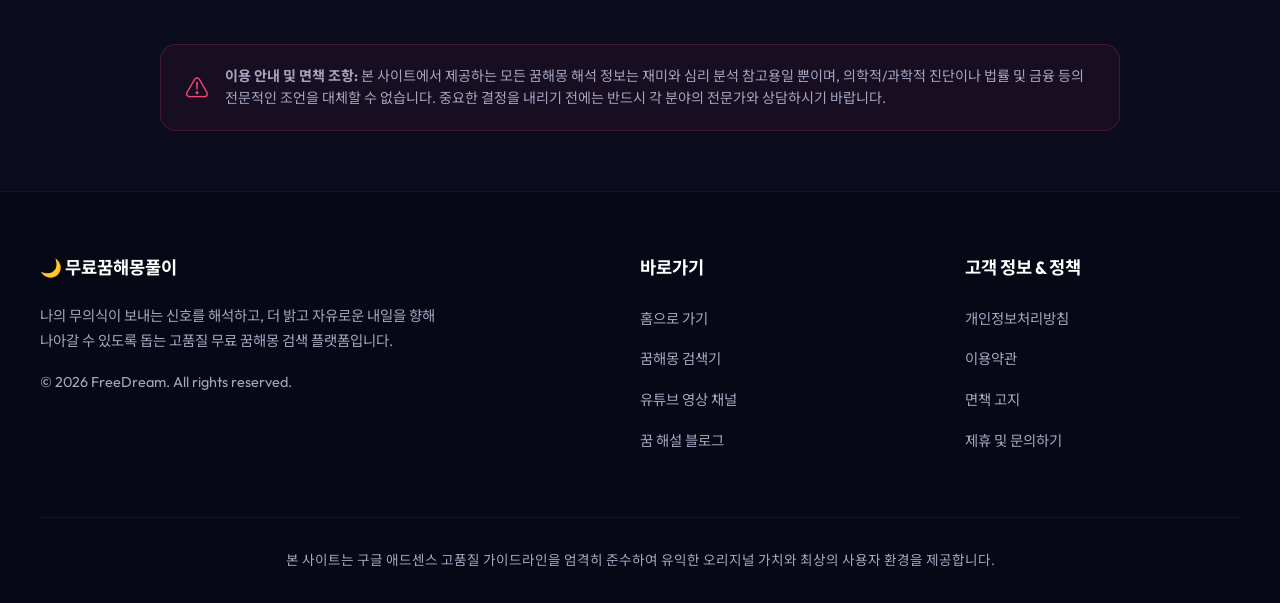
==== commit acdd96c1: "feat: add Google AdSense compliance pages (privacy, terms, disclaimer, contact) and link in all foot" ====
--- a/index.html
+++ b/index.html
@@ -148,10 +148,10 @@
       <div class="footer-section">
         <h4>고객 정보 & 정책</h4>
         <ul>
-          <li><a href="#">개인정보처리방침</a></li>
-          <li><a href="#">이용약관</a></li>
-          <li><a href="#">면책 고지</a></li>
-          <li><a href="#">제휴 및 문의하기</a></li>
+          <li><a href="privacy/">개인정보처리방침</a></li>
+          <li><a href="terms/">이용약관</a></li>
+          <li><a href="disclaimer/">면책 고지</a></li>
+          <li><a href="contact/">제휴 및 문의하기</a></li>
         </ul>
       </div>
     </div>
